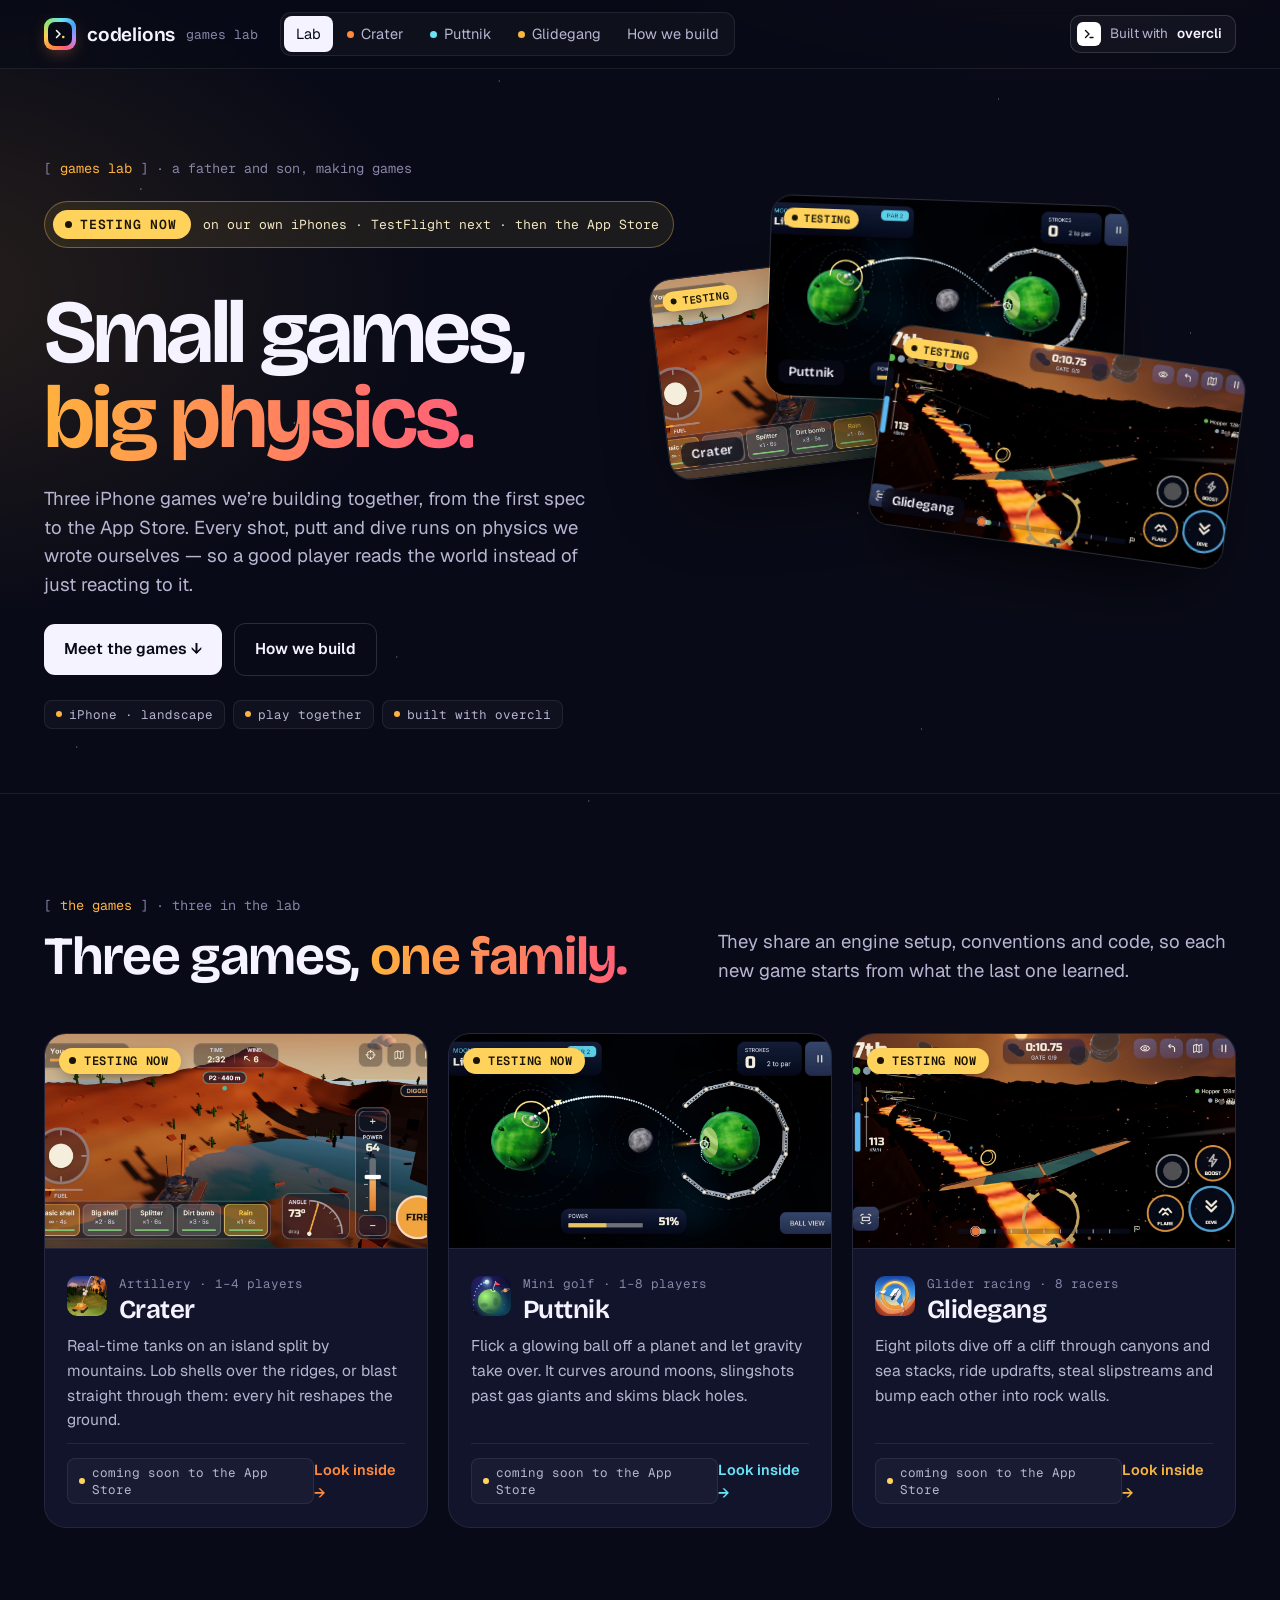
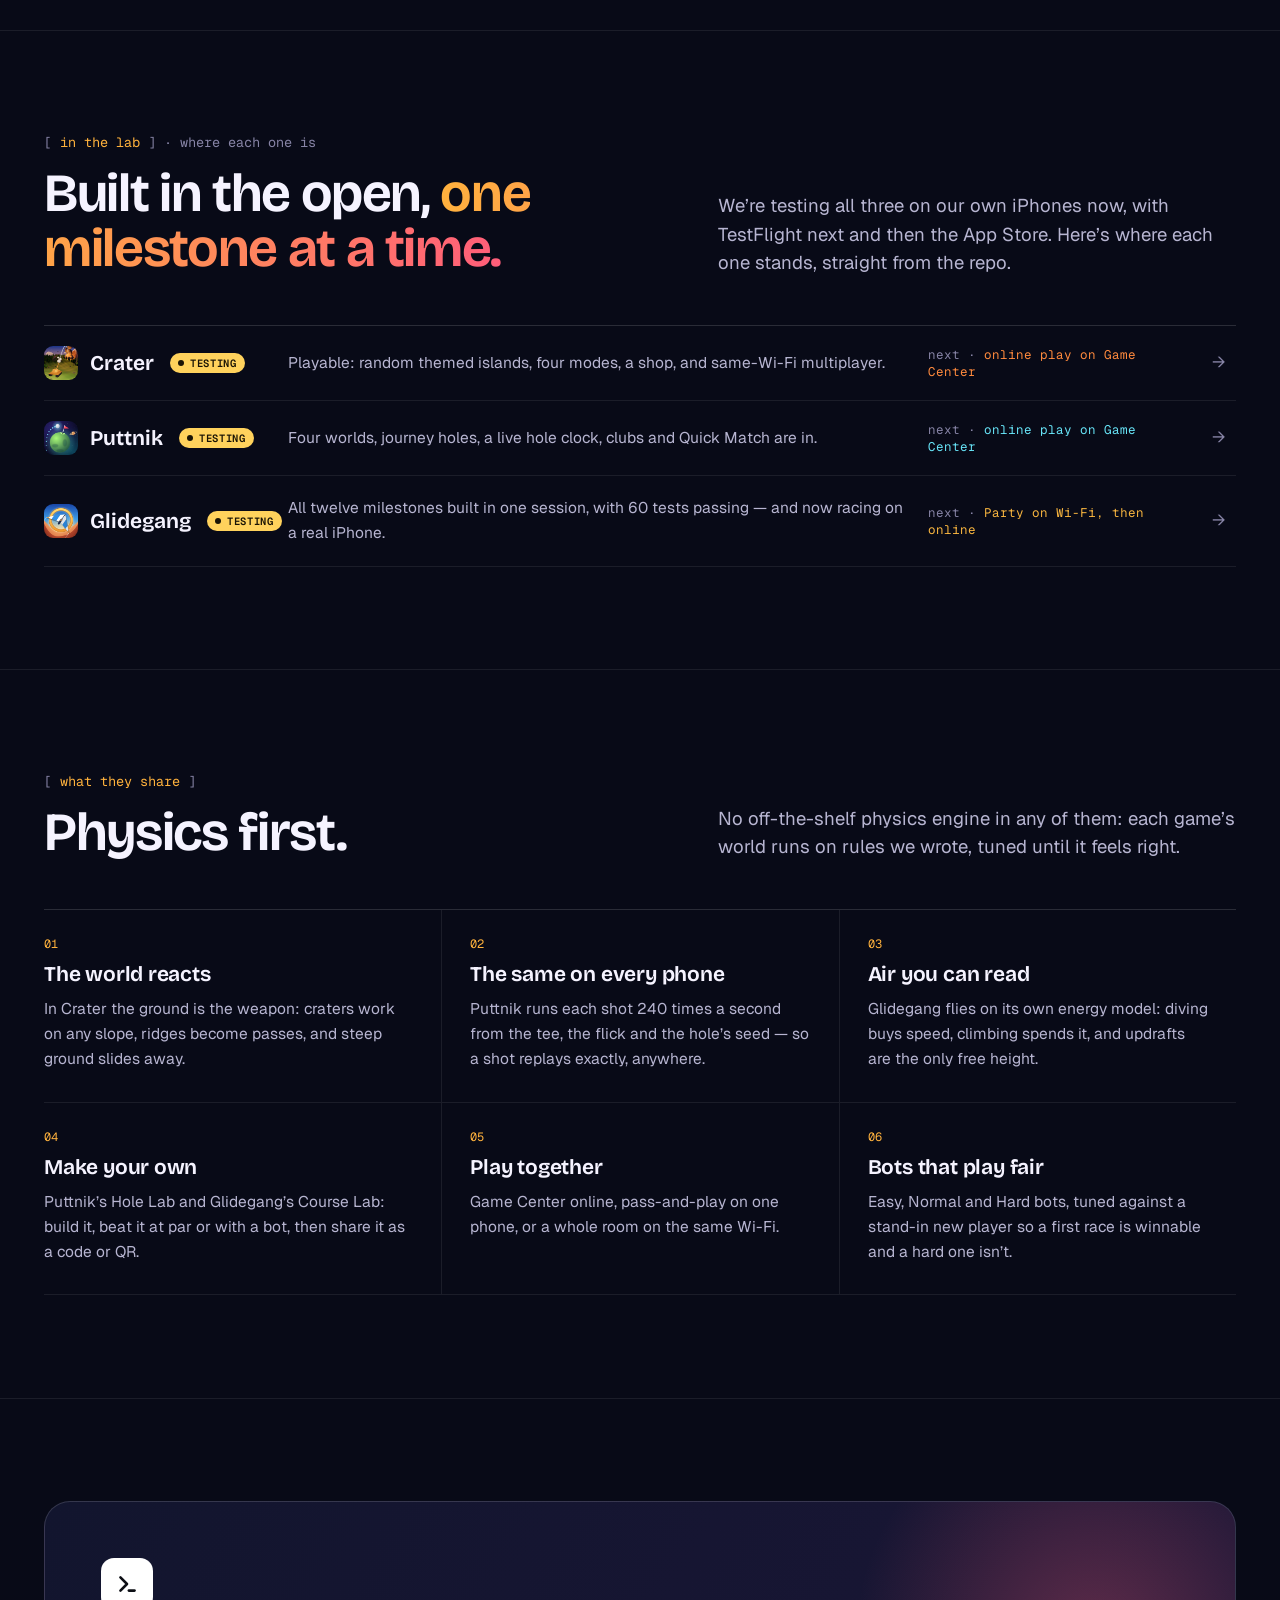
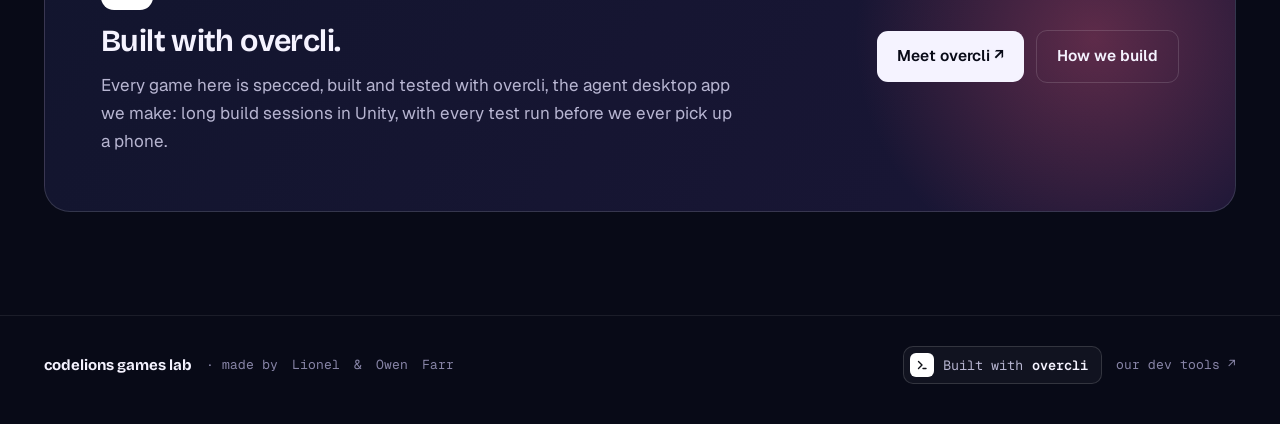
==== index.html @ c87e6513 "Games lab site: Crater, Puttnik and Glidegang" ====
<!doctype html>
<html lang="en">
<head>
  <meta charset="utf-8" />
  <meta name="viewport" content="width=device-width, initial-scale=1" />
  <title>Codelions Games Lab — small games, big physics</title>
  <meta name="description" content="Crater, Puttnik and Glidegang: three iPhone games a father and son are building. Built with overcli." />
  <meta property="og:type" content="website" />
  <meta property="og:title" content="Codelions Games Lab — small games, big physics" />
  <meta property="og:description" content="Crater, Puttnik and Glidegang: three iPhone games a father and son are building. Built with overcli." />
  <link rel="preconnect" href="https://fonts.googleapis.com" />
  <link rel="preconnect" href="https://fonts.gstatic.com" crossorigin />
  <link href="https://fonts.googleapis.com/css2?family=Bricolage+Grotesque:opsz,wght@12..96,500..800&family=Geist:wght@400;500;600;700&family=Geist+Mono:wght@400;500&display=swap" rel="stylesheet" />
  <link rel="stylesheet" href="lab.css" />
</head>
<body class="">
  <header class="nav"><div class="wrap">
    <a class="brand" href="" aria-label="codelions games lab"><span class="brand-mark"><span><svg width="16" height="16" viewBox="0 0 32 32" fill="none" stroke="#fff" stroke-width="3" stroke-linecap="round" stroke-linejoin="round" aria-hidden="true"><path d="M9 9 L16 16 L9 23"/><circle cx="22.5" cy="22" r="2.6" fill="#ffd25c" stroke="none"/></svg></span></span><b>codelions</b><i>games lab</i></a>
    <nav class="nav-links" aria-label="games"><a href="" aria-current="page">Lab</a><a href="crater/"><i class="dot" style="background:#ff8a3d"></i>Crater</a><a href="puttnik/"><i class="dot" style="background:#67e4f7"></i>Puttnik</a><a href="glidegang/"><i class="dot" style="background:#f8b53f"></i>Glidegang</a><a href="how-we-build/">How we build</a></nav>
    <span class="nav-right"><a class="built" href="https://overcodelions.com/overcli/" target="_blank" rel="noopener"><span class="mk"><svg width="16" height="16" viewBox="0 0 32 32" fill="none" stroke="#0d0f15" stroke-width="2.8" stroke-linecap="round" stroke-linejoin="round" aria-hidden="true"><path d="M9 9 L16 16 L9 23"/><path d="M18 23 H24"/></svg></span>Built with <b>overcli</b></a></span>
  </div></header>
  <main>
    <section class="hero"><div class="wrap">
      <div class="hero-copy"><p class="eyebrow">[ <b>games lab</b> ] · a father and son, making games</p>
        <p class="status"><span class="live"><i></i>Testing now</span><span>on our own iPhones · TestFlight next · then the App Store</span></p><h1>Small games,<br><em>big physics.</em></h1>
        <p class="lede">Three iPhone games we’re building together, from the first spec to the App Store. Every shot, putt and dive runs on physics we wrote ourselves — so a good player reads the world instead of just reacting to it.</p>
        <div class="btns"><a class="btn btn-ink" href="#games">Meet the games ↓</a><a class="btn btn-line" href="how-we-build/">How we build</a></div>
        <div class="chips"><span class="chip"><i></i>iPhone · landscape</span><span class="chip"><i></i>play together</span><span class="chip"><i></i>built with overcli</span></div></div>
      <div class="fan"><a class="crater" href="crater/"><span class="scene"><img class="cover still" src="assets/crater-play.jpg" alt="Crater on an iPhone: a desert island, 2:32 left, aiming a Rain shot at 73 degrees across the water" /></span><span class="tag">Crater</span><span class="live badge sm"><i></i>Testing</span></a><a class="puttnik" href="puttnik/"><span class="scene"><img class="cover still" src="assets/puttnik-play.jpg" alt="Puttnik on an iPhone: Moonfield, hole 5, Little Moon — aiming a shot around a moon to the cup" /></span><span class="tag">Puttnik</span><span class="live badge sm"><i></i>Testing</span></a><a class="glidegang" href="glidegang/"><span class="scene"><img class="cover still" src="assets/glidegang-vents.jpg" alt="Glidegang on an iPhone: Volcano Vents, gliding over a lava river toward the next gate" /></span><span class="tag">Glidegang</span><span class="live badge sm"><i></i>Testing</span></a></div>
    </div></section>
    <section class="sec" id="games"><div class="wrap">
      <div class="head"><div><p class="eyebrow">[ <b>the games</b> ] · three in the lab</p><h2>Three games, <em>one family.</em></h2></div><p class="lede">They share an engine setup, conventions and code, so each new game starts from what the last one learned.</p></div>
      <div class="games"><a class="card crater" href="crater/"><span class="pic"><span class="scene"><img class="cover still" src="assets/crater-play.jpg" alt="Crater on an iPhone: a desert island, 2:32 left, aiming a Rain shot at 73 degrees across the water" /></span><span class="live badge"><i></i>Testing now</span></span><span class="card-body"><span class="card-top"><img src="assets/crater-icon.png" alt="" /><span><span class="meta">Artillery · 1–4 players</span><h3>Crater</h3></span></span><p>Real-time tanks on an island split by mountains. Lob shells over the ridges, or blast straight through them: every hit reshapes the ground.</p><span class="card-foot"><span class="chip lab"><i></i>coming soon to the App Store</span><span class="go">Look inside →</span></span></span></a><a class="card puttnik" href="puttnik/"><span class="pic"><span class="scene"><img class="cover still" src="assets/puttnik-play.jpg" alt="Puttnik on an iPhone: Moonfield, hole 5, Little Moon — aiming a shot around a moon to the cup" /></span><span class="live badge"><i></i>Testing now</span></span><span class="card-body"><span class="card-top"><img src="assets/puttnik-icon.png" alt="" /><span><span class="meta">Mini golf · 1–8 players</span><h3>Puttnik</h3></span></span><p>Flick a glowing ball off a planet and let gravity take over. It curves around moons, slingshots past gas giants and skims black holes.</p><span class="card-foot"><span class="chip lab"><i></i>coming soon to the App Store</span><span class="go">Look inside →</span></span></span></a><a class="card glidegang" href="glidegang/"><span class="pic"><span class="scene"><img class="cover still" src="assets/glidegang-vents.jpg" alt="Glidegang on an iPhone: Volcano Vents, gliding over a lava river toward the next gate" /></span><span class="live badge"><i></i>Testing now</span></span><span class="card-body"><span class="card-top"><img src="assets/glidegang-icon.png" alt="" /><span><span class="meta">Glider racing · 8 racers</span><h3>Glidegang</h3></span></span><p>Eight pilots dive off a cliff through canyons and sea stacks, ride updrafts, steal slipstreams and bump each other into rock walls.</p><span class="card-foot"><span class="chip lab"><i></i>coming soon to the App Store</span><span class="go">Look inside →</span></span></span></a></div>
    </div></section>
    <section class="sec"><div class="wrap">
      <div class="head"><div><p class="eyebrow">[ <b>in the lab</b> ] · where each one is</p><h2>Built in the open, <em>one milestone at a time.</em></h2></div><p class="lede">We’re testing all three on our own iPhones now, with TestFlight next and then the App Store. Here’s where each one stands, straight from the repo.</p></div>
      <div class="board"><a class="crater" href="crater/"><span class="who"><img src="assets/crater-icon.png" alt="" />Crater<span class="live sm"><i></i>Testing</span></span><span class="now">Playable: random themed islands, four modes, a shop, and same-Wi-Fi multiplayer.</span><span class="next">next · <b>online play on Game Center</b></span><span class="arr">→</span></a><a class="puttnik" href="puttnik/"><span class="who"><img src="assets/puttnik-icon.png" alt="" />Puttnik<span class="live sm"><i></i>Testing</span></span><span class="now">Four worlds, journey holes, a live hole clock, clubs and Quick Match are in.</span><span class="next">next · <b>online play on Game Center</b></span><span class="arr">→</span></a><a class="glidegang" href="glidegang/"><span class="who"><img src="assets/glidegang-icon.png" alt="" />Glidegang<span class="live sm"><i></i>Testing</span></span><span class="now">All twelve milestones built in one session, with 60 tests passing — and now racing on a real iPhone.</span><span class="next">next · <b>Party on Wi-Fi, then online</b></span><span class="arr">→</span></a></div>
    </div></section>
    <section class="sec"><div class="wrap">
      <div class="head"><div><p class="eyebrow">[ <b>what they share</b> ]</p><h2>Physics first.</h2></div><p class="lede">No off-the-shelf physics engine in any of them: each game’s world runs on rules we wrote, tuned until it feels right.</p></div>
      <div class="feats"><div class="feat"><span class="n">01</span><b>The world reacts</b><p>In Crater the ground is the weapon: craters work on any slope, ridges become passes, and steep ground slides away.</p></div><div class="feat"><span class="n">02</span><b>The same on every phone</b><p>Puttnik runs each shot 240 times a second from the tee, the flick and the hole’s seed — so a shot replays exactly, anywhere.</p></div><div class="feat"><span class="n">03</span><b>Air you can read</b><p>Glidegang flies on its own energy model: diving buys speed, climbing spends it, and updrafts are the only free height.</p></div><div class="feat"><span class="n">04</span><b>Make your own</b><p>Puttnik’s Hole Lab and Glidegang’s Course Lab: build it, beat it at par or with a bot, then share it as a code or QR.</p></div><div class="feat"><span class="n">05</span><b>Play together</b><p>Game Center online, pass-and-play on one phone, or a whole room on the same Wi-Fi.</p></div><div class="feat"><span class="n">06</span><b>Bots that play fair</b><p>Easy, Normal and Hard bots, tuned against a stand-in new player so a first race is winnable and a hard one isn’t.</p></div></div>
    </div></section>
    <section class="sec"><div class="wrap">
      <div class="band"><div class="t"><span class="bmark"><svg width="30" height="30" viewBox="0 0 32 32" fill="none" stroke="#0d0f15" stroke-width="2.8" stroke-linecap="round" stroke-linejoin="round" aria-hidden="true"><path d="M9 9 L16 16 L9 23"/><path d="M18 23 H24"/></svg></span><h3>Built with overcli.</h3><p class="body" style="max-width: 640px">Every game here is specced, built and tested with overcli, the agent desktop app we make: long build sessions in Unity, with every test run before we ever pick up a phone.</p></div>
      <div class="btns"><a class="btn btn-ink" href="https://overcodelions.com/overcli/" target="_blank" rel="noopener">Meet overcli ↗</a><a class="btn btn-line" href="how-we-build/">How we build</a></div></div>
    </div></section>

  </main>
  <footer class="foot"><div class="wrap">
    <span><b style="font-family: 'Bricolage Grotesque'; font-size: 15px; color: var(--ink)">codelions games lab</b> · made by <a href="https://github.com/lionelfarr" target="_blank" rel="noopener">Lionel</a> &amp; <a href="https://github.com/owenlfarr" target="_blank" rel="noopener">Owen</a> Farr</span>
    <span><a class="built" href="https://overcodelions.com/overcli/" target="_blank" rel="noopener"><span class="mk"><svg width="16" height="16" viewBox="0 0 32 32" fill="none" stroke="#0d0f15" stroke-width="2.8" stroke-linecap="round" stroke-linejoin="round" aria-hidden="true"><path d="M9 9 L16 16 L9 23"/><path d="M18 23 H24"/></svg></span>Built with <b>overcli</b></a><a href="https://overcodelions.com/" target="_blank" rel="noopener">our dev tools ↗</a></span>
  </div></footer>
</body>
</html>
---- lab.css ----
/* ═══════════════════════════════════════════════════════════════════════
   CODELIONS GAMES LAB
   ───────────────────────────────────────────────────────────────────────
   The same type and craft as overcodelions.com — Bricolage Grotesque,
   Geist, Geist Mono, hairline rules, one column — in a different room:
   a night sky, and each game in the colours of its own art. --g is the
   game's colour and --g2 its second, set per page or per card.
   ═══════════════════════════════════════════════════════════════════════ */

:root {
  --col: 1280px;
  --gut: clamp(16px, 4vw, 44px);
  --night: #080a17;
  --night-2: #0d1024;
  --panel: #11142b;
  --panel-2: #171b38;
  --line: rgba(255, 255, 255, .08);
  --line-2: rgba(255, 255, 255, .14);
  --ink: #f5f3ff;
  --dim: #b7b5d1;
  --muted: #8784a6;
  --g: #ffb23d;
  --g2: #ff5d7a;
  color-scheme: dark;
}
.crater    { --g: #ff8a3d; --g2: #ffcf5c; }
.puttnik   { --g: #67e4f7; --g2: #8fe56e; }
.glidegang { --g: #f8b53f; --g2: #4aa3f5; }

* { box-sizing: border-box; }
html { background: var(--night); scroll-behavior: smooth; }
body {
  margin: 0; color: var(--ink); font: 400 17px/1.6 'Geist', system-ui, sans-serif; -webkit-font-smoothing: antialiased;
  background:
    radial-gradient(1100px 620px at 85% -8%, color-mix(in srgb, var(--g2) 16%, transparent), transparent 62%),
    radial-gradient(900px 560px at -8% 8%, color-mix(in srgb, var(--g) 13%, transparent), transparent 60%),
    var(--night);
}
body::before {
  content: ''; position: fixed; inset: 0; z-index: 0; pointer-events: none; opacity: .5;
  background-image:
    radial-gradient(1.2px 1.2px at 11% 21%, #fff, transparent), radial-gradient(1px 1px at 31% 73%, #fff, transparent),
    radial-gradient(1.4px 1.4px at 57% 31%, #fff, transparent), radial-gradient(1px 1px at 78% 11%, #fff, transparent),
    radial-gradient(1px 1px at 89% 61%, #fff, transparent), radial-gradient(1.2px 1.2px at 23% 47%, #fff, transparent),
    radial-gradient(1px 1px at 46% 89%, #fff, transparent), radial-gradient(1px 1px at 93% 37%, #fff, transparent),
    radial-gradient(1px 1px at 6% 83%, #fff, transparent), radial-gradient(1.2px 1.2px at 67% 57%, #fff, transparent),
    radial-gradient(1px 1px at 39% 9%, #fff, transparent), radial-gradient(1px 1px at 72% 81%, #fff, transparent);
}
header, main, footer { position: relative; z-index: 1; }
a { color: inherit; text-decoration: none; }
img { display: block; max-width: 100%; }
.wrap { width: min(var(--col), 100% - 2 * var(--gut)); margin-inline: auto; }

/* ── type ── */
.eyebrow { margin: 0; font: 400 13.5px 'Geist Mono', monospace; color: var(--muted); }
.eyebrow b { font-weight: 400; color: var(--g); }
h1, h2, h3 { margin: 0; font-family: 'Bricolage Grotesque', sans-serif; font-weight: 650; color: var(--ink); text-wrap: balance; }
h1 { font-size: clamp(48px, 7vw, 96px); line-height: .95; letter-spacing: -.035em; }
h2 { font-size: clamp(34px, 4.2vw, 56px); line-height: 1.02; letter-spacing: -.025em; }
h3 { font-size: clamp(24px, 2.4vw, 32px); line-height: 1.08; letter-spacing: -.02em; }
h1 em, h2 em { font-style: normal; background: linear-gradient(95deg, var(--g), var(--g2)); -webkit-background-clip: text; background-clip: text; color: transparent; }
.lede { margin: 0; font-size: clamp(17.5px, 1.45vw, 20px); line-height: 1.55; color: var(--dim); max-width: 620px; }
.body { margin: 0; font-size: 17px; line-height: 1.65; color: var(--dim); }
.meta { margin: 0; font: 400 12.5px 'Geist Mono', monospace; color: var(--muted); }

/* ── nav ── */
.nav { border-bottom: 1px solid var(--line); backdrop-filter: blur(8px); background: rgba(8, 10, 23, .6); position: sticky; top: 0; z-index: 10; }
.nav .wrap { display: flex; align-items: center; gap: 22px; min-height: 68px; flex-wrap: wrap; }
.brand { display: flex; align-items: center; gap: 11px; }
.brand-mark { width: 32px; height: 32px; border-radius: 9px; display: grid; place-items: center; background: conic-gradient(from 210deg, #ff8a3d, #ffcf5c, #8fe56e, #67e4f7, #4aa3f5, #b48cff, #ff5d7a, #ff8a3d); box-shadow: 0 6px 20px -8px rgba(255, 140, 90, .8); }
.brand-mark span { width: 24px; height: 24px; border-radius: 7px; background: var(--night); display: grid; place-items: center; }
.brand b { font: 650 19px 'Bricolage Grotesque', sans-serif; letter-spacing: -.01em; }
.brand i { font: 400 13px 'Geist Mono', monospace; font-style: normal; color: var(--muted); }
.nav-links { display: flex; gap: 2px; padding: 3px; border-radius: 11px; border: 1px solid var(--line); background: rgba(255, 255, 255, .03); font-size: 14.5px; }
.nav-links a { display: inline-flex; align-items: center; gap: 7px; padding: 6px 12px; border-radius: 8px; color: var(--dim); }
.nav-links a:hover { background: rgba(255, 255, 255, .06); color: var(--ink); }
.nav-links a[aria-current="page"] { background: var(--ink); color: var(--night); }
.nav-links .dot { width: 7px; height: 7px; border-radius: 50%; }
.nav-right { margin-left: auto; }

/* ── built with overcli ── */
.built { display: inline-flex; align-items: center; gap: 9px; padding: 6px 13px 6px 6px; border-radius: 10px; border: 1px solid var(--line-2); background: rgba(255, 255, 255, .04); font-size: 13.5px; color: var(--dim); transition: border-color .2s, color .2s; }
.built:hover { border-color: rgba(255, 255, 255, .35); color: var(--ink); }
.built .mk { width: 24px; height: 24px; border-radius: 6px; background: #fff; display: grid; place-items: center; }
.built b { font-weight: 600; color: var(--ink); }

/* ── hero ── */
.hero { padding: clamp(48px, 7vw, 96px) 0 clamp(40px, 5vw, 72px); }
.hero .wrap { display: grid; grid-template-columns: minmax(0, 1fr) minmax(0, 1.05fr); gap: clamp(32px, 5vw, 72px); align-items: center; }
.hero-copy { display: flex; flex-direction: column; gap: 24px; }
.btns { display: flex; gap: 12px; flex-wrap: wrap; align-items: center; }
.btn { display: inline-flex; align-items: center; gap: 8px; padding: 13px 20px; border-radius: 11px; font-weight: 600; font-size: 15.5px; transition: transform .2s, background .2s, border-color .2s; }
.btn:hover { transform: translateY(-1px); }
.btn-ink { background: var(--ink); color: var(--night); }
.btn-line { border: 1px solid var(--line-2); color: var(--ink); }
.btn-line:hover { border-color: rgba(255, 255, 255, .4); }
.chips { display: flex; gap: 8px; flex-wrap: wrap; }
.chip { display: inline-flex; align-items: center; gap: 7px; padding: 5px 11px; border-radius: 8px; border: 1px solid var(--line); background: rgba(255, 255, 255, .03); font: 400 12.5px 'Geist Mono', monospace; color: var(--dim); }
.chip i { width: 6px; height: 6px; border-radius: 50%; background: var(--g); }
.chip.lab i { background: #ffd25c; box-shadow: 0 0 0 0 rgba(255, 210, 92, .6); animation: ping 2.2s ease-out infinite; }
@keyframes ping { 0% { box-shadow: 0 0 0 0 rgba(255, 210, 92, .55); } 100% { box-shadow: 0 0 0 9px rgba(255, 210, 92, 0); } }

/* the home hero: three game tiles, fanned */
.fan { position: relative; height: clamp(360px, 38vw, 520px); }
.fan a { position: absolute; width: 62%; border-radius: 22px; overflow: hidden; border: 1px solid var(--line-2); box-shadow: 0 40px 80px -30px rgba(0, 0, 0, .9); transition: transform .45s cubic-bezier(.2, .8, .2, 1), z-index 0s; }
.fan a:nth-child(1) { left: 0; top: 12%; transform: rotate(-7deg); z-index: 1; }
.fan a:nth-child(2) { left: 19%; top: 0; transform: rotate(2deg); z-index: 2; }
.fan a:nth-child(3) { right: 0; top: 30%; transform: rotate(8deg); z-index: 3; }
.fan a:hover { transform: rotate(0) translateY(-12px) scale(1.03); z-index: 5; }
.fan .tag { position: absolute; left: 12px; bottom: 12px; padding: 4px 10px; border-radius: 8px; background: rgba(8, 10, 23, .75); backdrop-filter: blur(6px); font: 600 13px 'Bricolage Grotesque', sans-serif; letter-spacing: .01em; }

/* ── scenes (live art) ── */
.scene { position: relative; aspect-ratio: 16 / 9; overflow: hidden; display: block; }
.scene svg { position: absolute; inset: 0; width: 100%; height: 100%; }
.scene img.cover { width: 100%; height: 100%; object-fit: cover; animation: drift 18s ease-in-out infinite alternate; }
@keyframes drift { from { transform: scale(1.02) translate(0, 0); } to { transform: scale(1.1) translate(-2%, -1%); } }
.scene img.cover.still { animation: none; }
/* puttnik: the ball rides its path */
.p-ball { offset-path: path('M 92 250 C 150 70, 330 40, 360 150 S 520 250, 548 196'); animation: putt 5.2s cubic-bezier(.45, .05, .35, 1) infinite; }
@keyframes putt { 0% { offset-distance: 0%; opacity: 0; } 6% { opacity: 1; } 82% { offset-distance: 100%; opacity: 1; } 92%, 100% { offset-distance: 100%; opacity: 0; } }
.p-trail { stroke-dasharray: 2 10; animation: dash 1.2s linear infinite; }
@keyframes dash { to { stroke-dashoffset: -24; } }
.p-glow { animation: glow 3.6s ease-in-out infinite; transform-origin: center; transform-box: fill-box; }
@keyframes glow { 50% { opacity: .45; transform: scale(1.08); } }
.p-flag { animation: flag 1.6s ease-in-out infinite; transform-origin: 0 100%; transform-box: fill-box; }
@keyframes flag { 50% { transform: skewY(-6deg); } }
/* glidegang: the glider threads the rings, the canyon scrolls */
.g-glider { offset-path: path('M -40 120 C 120 60, 220 220, 330 170 S 520 70, 700 140'); offset-rotate: auto; animation: glide 4.6s linear infinite; }
@keyframes glide { from { offset-distance: 0%; } to { offset-distance: 100%; } }
.g-far { animation: scroll 40s linear infinite; }
.g-near { animation: scroll 16s linear infinite; }
@keyframes scroll { from { transform: translateX(0); } to { transform: translateX(-640px); } }
.g-ring { animation: ringpulse 2.4s ease-in-out infinite; transform-origin: center; transform-box: fill-box; }
@keyframes ringpulse { 50% { transform: scale(1.06); opacity: .85; } }
.g-streak { stroke-dasharray: 30 260; animation: streak 1.4s linear infinite; }
@keyframes streak { from { stroke-dashoffset: 0; } to { stroke-dashoffset: -290; } }
.g-thermal { animation: rise 2.8s ease-in-out infinite; }
@keyframes rise { 0% { transform: translateY(16px); opacity: 0; } 40% { opacity: .55; } 100% { transform: translateY(-36px); opacity: 0; } }
@media (prefers-reduced-motion: reduce) {
  .scene img.cover, .p-ball, .p-trail, .p-glow, .p-flag, .g-glider, .g-far, .g-near, .g-ring, .g-streak, .g-thermal, .chip.lab i { animation: none; }
  .p-ball { offset-distance: 55%; } .g-glider { offset-distance: 45%; }
}

/* ── a landscape phone around a scene ── */
.phone { position: relative; padding: clamp(8px, 1vw, 13px); border-radius: clamp(28px, 3vw, 44px); background: linear-gradient(145deg, #2a2d3f, #0c0d14 40%, #1d1f2c); box-shadow: 0 0 0 1px rgba(255, 255, 255, .08) inset, 0 50px 100px -40px rgba(0, 0, 0, .95), 0 0 120px -40px color-mix(in srgb, var(--g) 50%, transparent); }
.phone .scene { border-radius: clamp(20px, 2.2vw, 32px); aspect-ratio: 19.5 / 9; }
.phone::after { content: ''; position: absolute; left: clamp(14px, 1.6vw, 20px); top: 50%; width: 6px; height: 22%; transform: translateY(-50%); border-radius: 4px; background: #05060b; }
.shot-note { margin-top: 14px; text-align: center; }

/* ── sections ── */
.sec { padding: clamp(64px, 8vw, 112px) 0; border-top: 1px solid var(--line); }
.head { display: grid; grid-template-columns: minmax(0, 1fr) minmax(0, .85fr); gap: 16px clamp(24px, 5vw, 72px); align-items: end; margin-bottom: clamp(32px, 4vw, 48px); }
.head > div { display: flex; flex-direction: column; gap: 16px; }

/* game cards */
.games { display: grid; grid-template-columns: repeat(3, minmax(0, 1fr)); gap: 20px; }
.card { display: flex; flex-direction: column; border-radius: 22px; overflow: hidden; background: var(--panel); border: 1px solid var(--line); transition: transform .3s cubic-bezier(.2, .8, .2, 1), border-color .3s, box-shadow .3s; }
.card:hover { transform: translateY(-6px); border-color: color-mix(in srgb, var(--g) 55%, transparent); box-shadow: 0 40px 70px -40px color-mix(in srgb, var(--g) 60%, transparent); }
.card .scene { border-bottom: 1px solid var(--line); }
.card-body { display: flex; flex-direction: column; gap: 10px; padding: 20px 22px 22px; flex: 1; }
.card-top { display: flex; align-items: center; gap: 12px; }
.card-top img { width: 40px; height: 40px; border-radius: 10px; }
.card-top .ph { width: 40px; height: 40px; border-radius: 10px; background: linear-gradient(135deg, var(--g), var(--g2)); }
.card h3 { font-size: 26px; }
.card p { margin: 0; font-size: 15.5px; color: var(--dim); }
.card-foot { margin-top: auto; padding-top: 14px; border-top: 1px solid var(--line); display: flex; justify-content: space-between; align-items: center; }
.card-foot .go { font-weight: 600; font-size: 14.5px; color: var(--g); }

/* "in the lab now" board */
.board { border-top: 1px solid var(--line-2); }
.board a { display: grid; grid-template-columns: 220px minmax(0, 1fr) 260px 24px; gap: 24px; align-items: center; padding: 20px 0; border-bottom: 1px solid var(--line); transition: background .2s; }
.board a:hover { background: rgba(255, 255, 255, .02); }
.board .who { display: flex; align-items: center; gap: 12px; font: 650 21px 'Bricolage Grotesque', sans-serif; }
.board .who img, .board .who .ph { width: 34px; height: 34px; border-radius: 9px; }
.board .who .ph { background: linear-gradient(135deg, var(--g), var(--g2)); }
.board .now { color: var(--dim); font-size: 15.5px; }
.board .next { font: 400 12.5px 'Geist Mono', monospace; color: var(--muted); }
.board .next b { font-weight: 400; color: var(--g); }
.board .arr { color: var(--muted); }
.board a:hover .arr { color: var(--g); }

/* stat strip */
.strip { display: grid; grid-template-columns: repeat(4, minmax(0, 1fr)); border-top: 1px solid var(--line-2); border-bottom: 1px solid var(--line); }
.strip > div { padding: 26px 0 26px 28px; border-left: 1px solid var(--line); }
.strip > div:first-child { padding-left: 0; border-left: 0; }
.strip b { display: block; font: 650 44px/1.05 'Bricolage Grotesque', sans-serif; letter-spacing: -.02em; background: linear-gradient(95deg, var(--g), var(--g2)); -webkit-background-clip: text; background-clip: text; color: transparent; }
.strip p { margin: 4px 0 0; font-size: 14.5px; color: var(--dim); }

/* feature grid */
.feats { display: grid; grid-template-columns: repeat(3, minmax(0, 1fr)); gap: 0; border-top: 1px solid var(--line-2); }
.feat { padding: 26px 28px 30px 0; border-bottom: 1px solid var(--line); display: flex; flex-direction: column; gap: 10px; }
.feat:nth-child(3n+2), .feat:nth-child(3n) { padding-left: 28px; border-left: 1px solid var(--line); }
.feat .n { font: 400 12px 'Geist Mono', monospace; color: var(--g); }
.feat b { font: 650 21px/1.2 'Bricolage Grotesque', sans-serif; letter-spacing: -.01em; }
.feat p { margin: 0; color: var(--dim); font-size: 15.5px; line-height: 1.6; }

/* rows (two columns: text + list) */
.row { display: grid; grid-template-columns: minmax(0, .8fr) minmax(0, 1fr); gap: clamp(32px, 6vw, 88px); align-items: start; }
.row > div:first-child { display: flex; flex-direction: column; gap: 16px; position: sticky; top: 96px; }
.list { border-top: 1px solid var(--line-2); }
.list div { display: grid; grid-template-columns: 210px minmax(0, 1fr); gap: 18px; padding: 15px 0; border-bottom: 1px solid var(--line); font-size: 15.5px; }
.list b { font-weight: 600; color: var(--ink); }
.list span { color: var(--dim); }
.list i { font-style: normal; font-family: 'Geist Mono', monospace; font-size: 12px; color: var(--g); margin-right: 8px; }

/* gallery (crater) */
.gallery { display: grid; grid-template-columns: 1.6fr 1fr; gap: 14px; }
.gallery figure { margin: 0; position: relative; border-radius: 18px; overflow: hidden; border: 1px solid var(--line); }
.gallery img { width: 100%; height: 100%; object-fit: cover; transition: transform .6s; }
.gallery figure:hover img { transform: scale(1.04); }
.gallery .col { display: grid; gap: 14px; }
.gallery figcaption { position: absolute; left: 12px; bottom: 12px; padding: 3px 9px; border-radius: 7px; background: rgba(8, 10, 23, .75); font: 400 12px 'Geist Mono', monospace; color: var(--dim); }

/* real screenshots: never cropped, caption underneath */
.shots { display: grid; grid-template-columns: repeat(2, minmax(0, 1fr)); gap: 18px; }
.shots figure { margin: 0; display: flex; flex-direction: column; gap: 10px; }
.shots img { width: 100%; aspect-ratio: 2622 / 1206; object-fit: cover; border-radius: 18px; border: 1px solid var(--line); box-shadow: 0 30px 60px -36px rgba(0, 0, 0, .9); }
.shots figcaption { font: 400 12.5px 'Geist Mono', monospace; color: var(--muted); }
@media (max-width: 720px) { .shots { grid-template-columns: minmax(0, 1fr); } }

/* lab notes */
.notes { display: grid; grid-template-columns: repeat(3, minmax(0, 1fr)); gap: 14px; }
.note { padding: 22px; border-radius: 18px; background: var(--panel); border: 1px solid var(--line); display: flex; flex-direction: column; gap: 10px; }
.note .meta { color: var(--g); }
.note p { margin: 0; color: var(--dim); font-size: 15.5px; }
.note p b { color: var(--ink); font-weight: 600; }

/* the overcli band */
.band { position: relative; overflow: hidden; display: grid; grid-template-columns: minmax(0, 1fr) auto; gap: 32px; align-items: center; padding: clamp(32px, 4.5vw, 56px); border-radius: 26px; background: linear-gradient(120deg, #12152e, #1a1636); border: 1px solid var(--line-2); }
.band::before { content: ''; position: absolute; inset: -40% -10% auto auto; width: 520px; height: 520px; border-radius: 50%; background: radial-gradient(circle, color-mix(in srgb, var(--g2) 30%, transparent), transparent 65%); pointer-events: none; }
.band > * { position: relative; }
.band .t { display: flex; flex-direction: column; gap: 14px; }
.band .bmark { width: 52px; height: 52px; border-radius: 13px; background: #fff; display: grid; place-items: center; }

/* footer */
.foot { border-top: 1px solid var(--line); }
.foot .wrap { display: flex; justify-content: space-between; align-items: center; gap: 14px 28px; flex-wrap: wrap; padding-block: 30px 40px; font: 400 13px 'Geist Mono', monospace; color: var(--muted); }
.foot a:hover { color: var(--ink); }
.foot span { display: inline-flex; gap: 14px; align-items: center; flex-wrap: wrap; }

/* ── narrower screens ── */
@media (max-width: 1040px) {
  .hero .wrap, .row, .head, .band { grid-template-columns: minmax(0, 1fr); }
  .row > div:first-child { position: static; }
  .games, .notes { grid-template-columns: 1fr 1fr; }
  .board a { grid-template-columns: 180px minmax(0, 1fr) 24px; }
  .board .next { display: none; }
  .fan { max-width: 640px; }
}
@media (max-width: 720px) {
  .games, .notes, .feats { grid-template-columns: minmax(0, 1fr); }
  .feat, .feat:nth-child(3n+2), .feat:nth-child(3n) { padding: 22px 0; border-left: 0; }
  .strip { grid-template-columns: 1fr 1fr; }
  .strip > div:nth-child(3) { padding-left: 0; border-left: 0; }
  .strip > div:nth-child(n+3) { border-top: 1px solid var(--line); }
  .list div { grid-template-columns: minmax(0, 1fr); gap: 2px; }
  .gallery { grid-template-columns: minmax(0, 1fr); }
  .board a { grid-template-columns: minmax(0, 1fr) 24px; }
  .board .now { grid-column: 1 / -1; grid-row: 2; }
  .nav-right { display: none; }
  .nav-links { width: 100%; overflow-x: auto; }
}

/* ── testing status ─────────────────────────────────────────────── */
.live { display: inline-flex; align-items: center; gap: 8px; padding: 5px 12px 5px 10px; border-radius: 999px; background: #ffd25c; color: #1a1405; font: 600 12px 'Geist Mono', monospace; letter-spacing: .06em; text-transform: uppercase; white-space: nowrap; }
.live i { width: 7px; height: 7px; border-radius: 50%; background: #1a1405; animation: blink 1.6s ease-in-out infinite; }
.live.sm { padding: 3px 9px 3px 8px; font-size: 10.5px; gap: 6px; }
.live.sm i { width: 6px; height: 6px; }
@keyframes blink { 50% { opacity: .25; } }
.testbar { background: linear-gradient(90deg, rgba(255, 210, 92, .14), rgba(255, 210, 92, .05)); border-bottom: 1px solid rgba(255, 210, 92, .28); }
.testbar .wrap { display: flex; align-items: center; gap: 14px; padding-block: 10px; font-size: 14px; color: #f3e6c2; }
.status { display: flex; align-items: center; flex-wrap: nowrap; white-space: nowrap; gap: 10px 12px; margin: 0 0 18px; padding: 8px 14px 8px 8px; width: fit-content; border-radius: 999px; border: 1px solid rgba(255, 210, 92, .35); background: rgba(255, 210, 92, .08); font: 400 13px 'Geist Mono', monospace; color: #f3e6c2; }
.status .live { font-size: 13px; padding: 6px 14px 6px 12px; }
.card .pic { position: relative; display: block; }
.card .pic .scene { border-bottom: 1px solid var(--line); }
.badge { position: absolute; top: 14px; left: 14px; z-index: 2; box-shadow: 0 6px 18px -6px rgba(0, 0, 0, .7); }
.fan .badge { top: 12px; left: 12px; }
.board .who .live { margin-left: 4px; }
@media (max-width: 720px) {
  .testbar .wrap { flex-direction: column; align-items: flex-start; gap: 6px; font-size: 13px; }
  .status { border-radius: 16px; flex-wrap: wrap; white-space: normal; }
}
@media (prefers-reduced-motion: reduce) { .live i { animation: none; } }
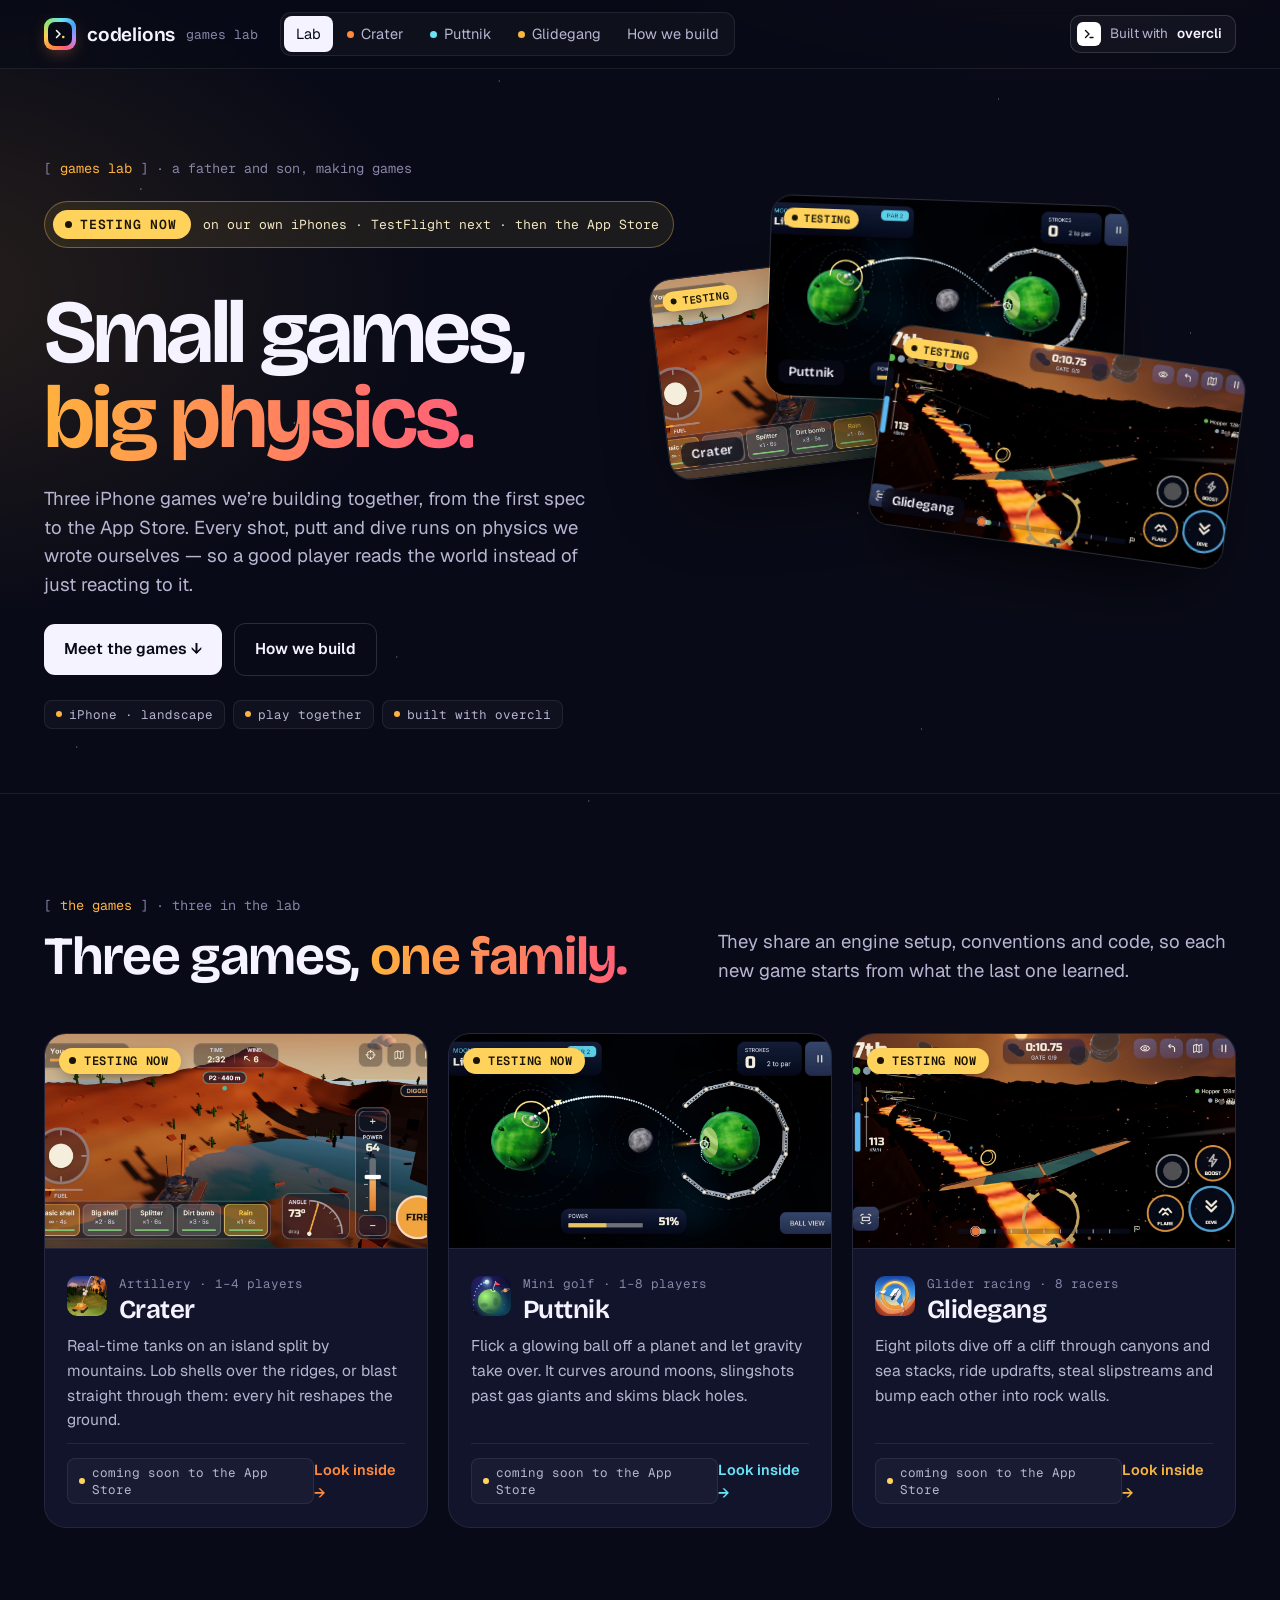
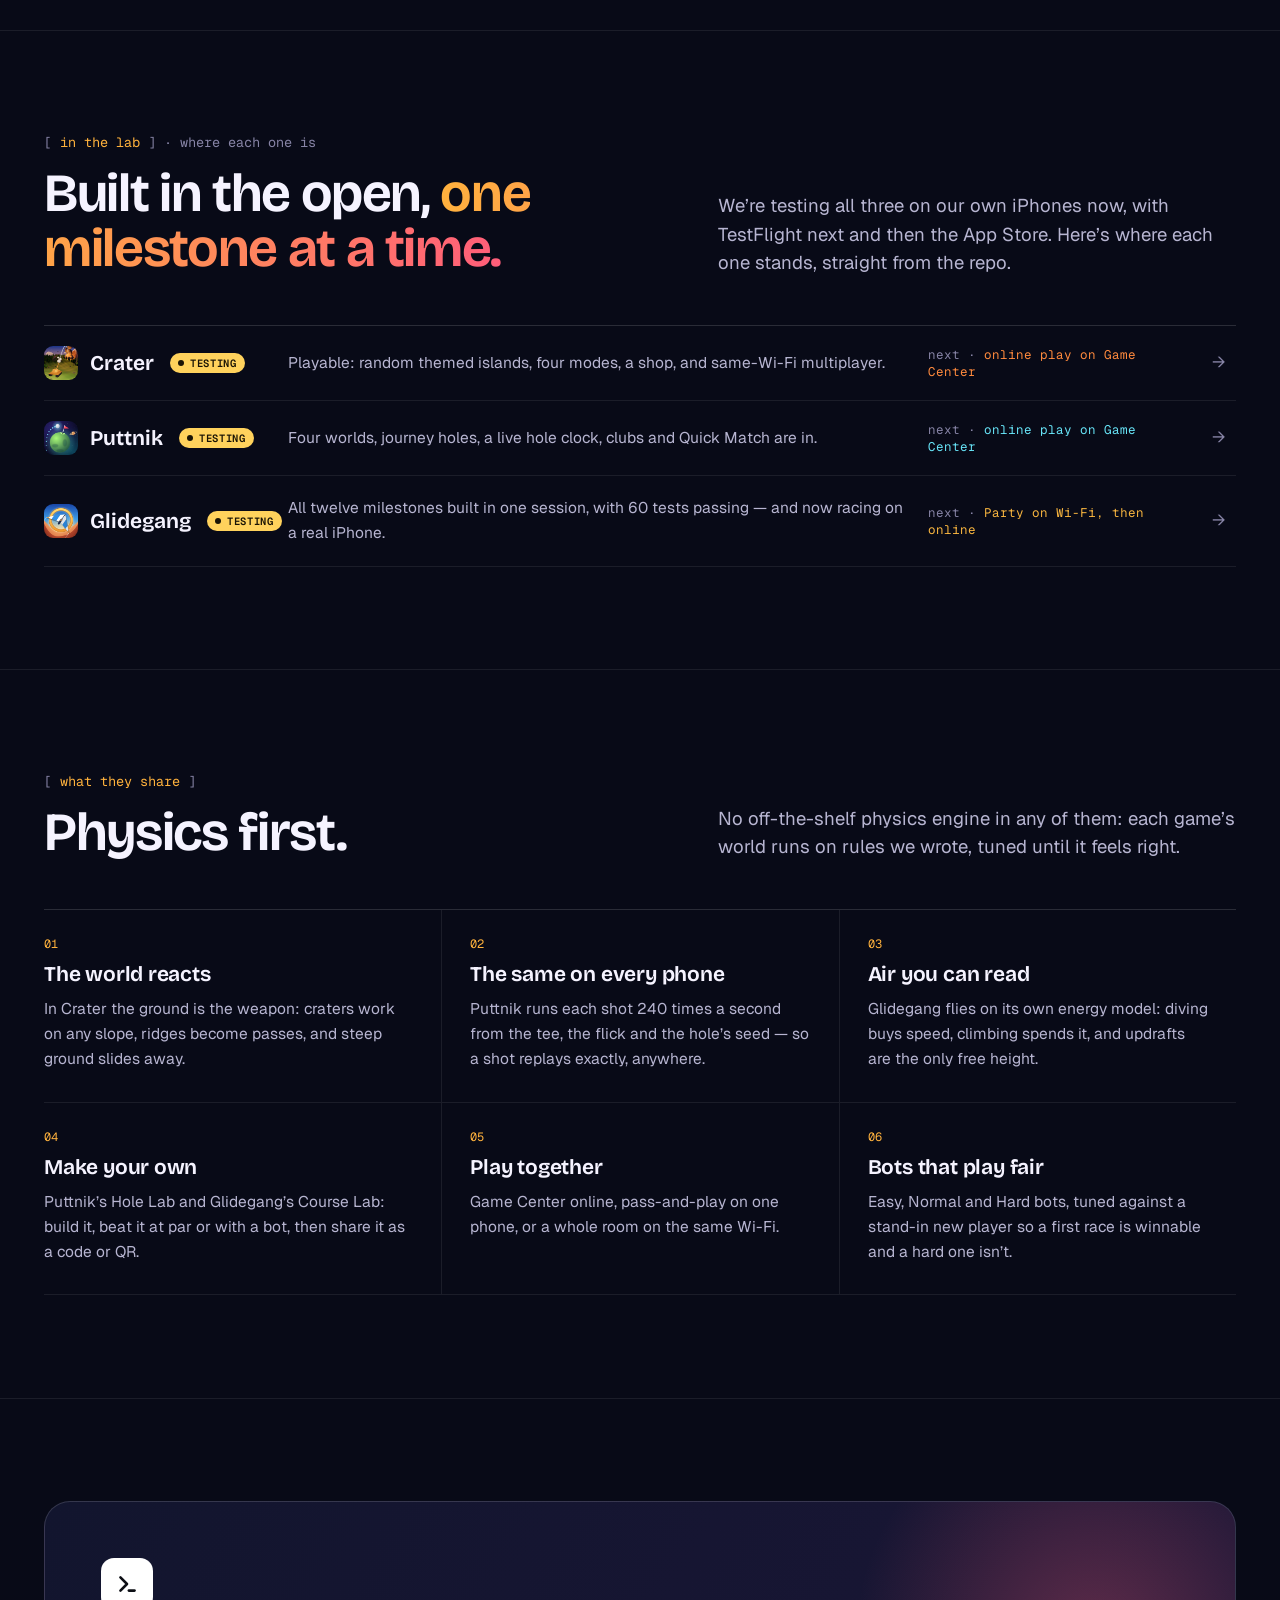
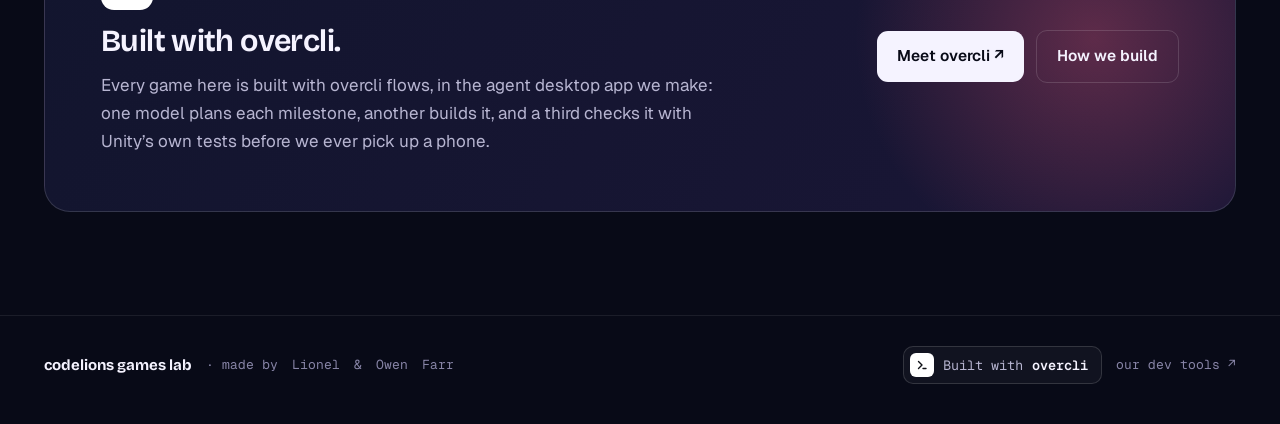
==== commit 08a01b8b: "How we build: the overcli flow the games are built with A flow map of the six steps and their models" ====
--- a/index.html
+++ b/index.html
@@ -41,7 +41,7 @@
       <div class="feats"><div class="feat"><span class="n">01</span><b>The world reacts</b><p>In Crater the ground is the weapon: craters work on any slope, ridges become passes, and steep ground slides away.</p></div><div class="feat"><span class="n">02</span><b>The same on every phone</b><p>Puttnik runs each shot 240 times a second from the tee, the flick and the hole’s seed — so a shot replays exactly, anywhere.</p></div><div class="feat"><span class="n">03</span><b>Air you can read</b><p>Glidegang flies on its own energy model: diving buys speed, climbing spends it, and updrafts are the only free height.</p></div><div class="feat"><span class="n">04</span><b>Make your own</b><p>Puttnik’s Hole Lab and Glidegang’s Course Lab: build it, beat it at par or with a bot, then share it as a code or QR.</p></div><div class="feat"><span class="n">05</span><b>Play together</b><p>Game Center online, pass-and-play on one phone, or a whole room on the same Wi-Fi.</p></div><div class="feat"><span class="n">06</span><b>Bots that play fair</b><p>Easy, Normal and Hard bots, tuned against a stand-in new player so a first race is winnable and a hard one isn’t.</p></div></div>
     </div></section>
     <section class="sec"><div class="wrap">
-      <div class="band"><div class="t"><span class="bmark"><svg width="30" height="30" viewBox="0 0 32 32" fill="none" stroke="#0d0f15" stroke-width="2.8" stroke-linecap="round" stroke-linejoin="round" aria-hidden="true"><path d="M9 9 L16 16 L9 23"/><path d="M18 23 H24"/></svg></span><h3>Built with overcli.</h3><p class="body" style="max-width: 640px">Every game here is specced, built and tested with overcli, the agent desktop app we make: long build sessions in Unity, with every test run before we ever pick up a phone.</p></div>
+      <div class="band"><div class="t"><span class="bmark"><svg width="30" height="30" viewBox="0 0 32 32" fill="none" stroke="#0d0f15" stroke-width="2.8" stroke-linecap="round" stroke-linejoin="round" aria-hidden="true"><path d="M9 9 L16 16 L9 23"/><path d="M18 23 H24"/></svg></span><h3>Built with overcli.</h3><p class="body" style="max-width: 640px">Every game here is built with overcli flows, in the agent desktop app we make: one model plans each milestone, another builds it, and a third checks it with Unity’s own tests before we ever pick up a phone.</p></div>
       <div class="btns"><a class="btn btn-ink" href="https://overcodelions.com/overcli/" target="_blank" rel="noopener">Meet overcli ↗</a><a class="btn btn-line" href="how-we-build/">How we build</a></div></div>
     </div></section>
 
--- a/lab.css
+++ b/lab.css
@@ -281,3 +281,28 @@
   .status { border-radius: 16px; flex-wrap: wrap; white-space: normal; }
 }
 @media (prefers-reduced-motion: reduce) { .live i { animation: none; } }
+
+/* ── the flow map ───────────────────────────────────────────────── */
+.flowmap { list-style: none; margin: 0; padding: 0; display: grid; grid-template-columns: repeat(7, minmax(0, 1fr)); gap: 10px; counter-reset: f; }
+.fstep { position: relative; display: flex; flex-direction: column; gap: 6px; padding: 16px 14px 14px; border-radius: 16px; background: var(--panel); border: 1px solid var(--line); }
+.fstep:not(:last-child)::after { content: ''; position: absolute; top: 28px; right: -11px; width: 12px; height: 2px; background: rgba(255, 255, 255, .22); }
+.fstep .fn { font: 500 11px 'Geist Mono', monospace; color: #ffd25c; letter-spacing: .08em; }
+.fstep b { font: 700 20px 'Bricolage Grotesque', sans-serif; letter-spacing: -.01em; }
+.fstep .who { font: 400 11px 'Geist Mono', monospace; color: var(--dim); }
+.fstep p { margin: 2px 0 0; font-size: 13.5px; line-height: 1.45; color: var(--dim); flex: 1; }
+.fstep code { font: 400 11.5px 'Geist Mono', monospace; color: #b9f0c4; }
+.fstep.gate { border-color: rgba(255, 210, 92, .45); }
+.fgate { align-self: flex-start; margin-top: 2px; padding: 2px 8px; border-radius: 999px; background: rgba(255, 210, 92, .14); color: #ffd25c; font: 500 10.5px 'Geist Mono', monospace; }
+.fstep.fix { border-style: dashed; }
+.fstep.you { background: linear-gradient(160deg, rgba(255, 210, 92, .16), rgba(255, 138, 61, .08)); border-color: rgba(255, 210, 92, .4); }
+.fstep.you .fn { color: var(--ink); }
+.flowfoot { display: flex; justify-content: space-between; align-items: center; gap: 20px; margin-top: 18px; }
+.flowfoot .meta { margin: 0; max-width: 760px; }
+.runs { list-style: none; margin: 28px 0 0; padding: 0; display: grid; grid-template-columns: repeat(3, minmax(0, 1fr)); gap: 12px; }
+.runs li { display: flex; gap: 12px; align-items: flex-start; padding: 14px 16px; border-radius: 14px; border: 1px solid var(--line); background: rgba(255, 255, 255, .02); }
+.runs img { width: 36px; height: 36px; border-radius: 9px; }
+.runs li > span { display: flex; flex-direction: column; gap: 4px; font-size: 13.5px; color: var(--dim); }
+.runs b { color: var(--ink); font-size: 15.5px; }
+.runs code { font: 400 11.5px 'Geist Mono', monospace; color: var(--g); }
+@media (max-width: 1040px) { .flowmap { grid-template-columns: repeat(4, minmax(0, 1fr)); } .fstep::after { display: none; } .runs { grid-template-columns: 1fr; } }
+@media (max-width: 720px) { .flowmap { grid-template-columns: 1fr 1fr; } .flowfoot { flex-direction: column; align-items: flex-start; } }
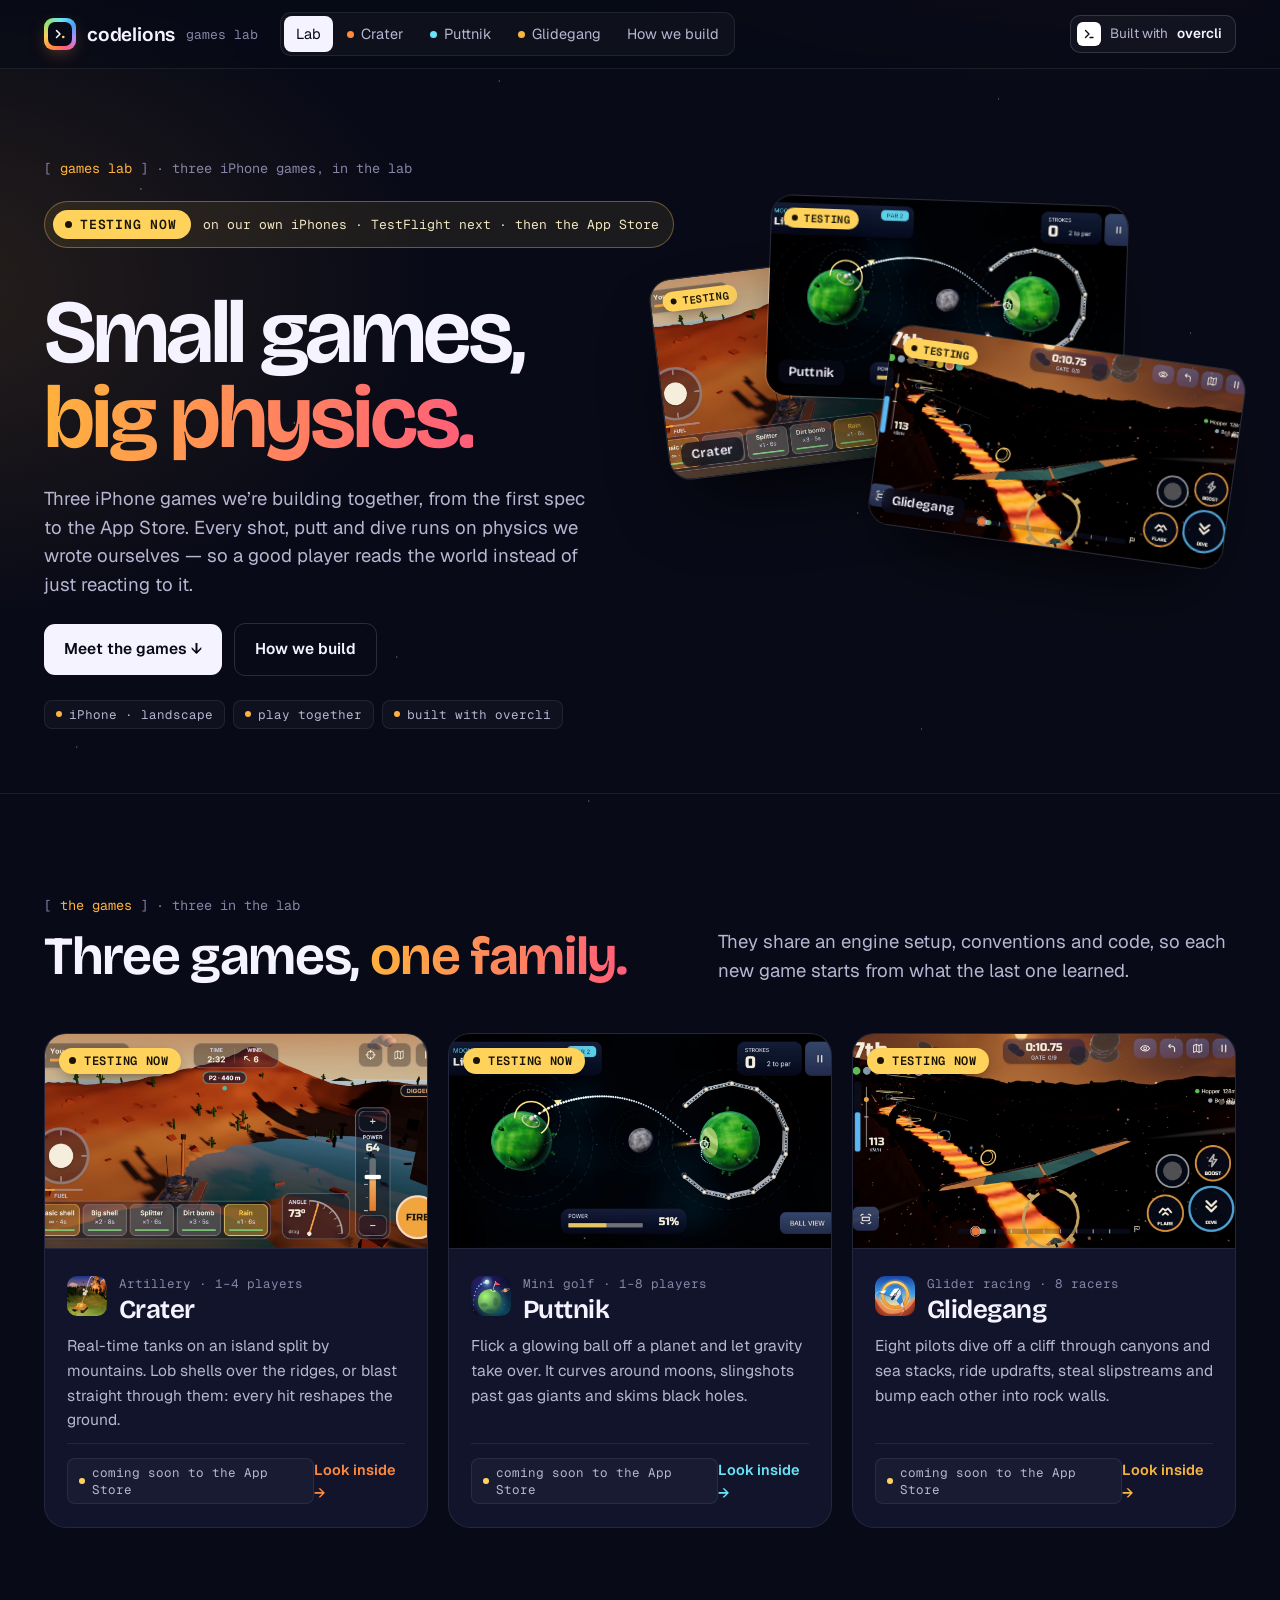
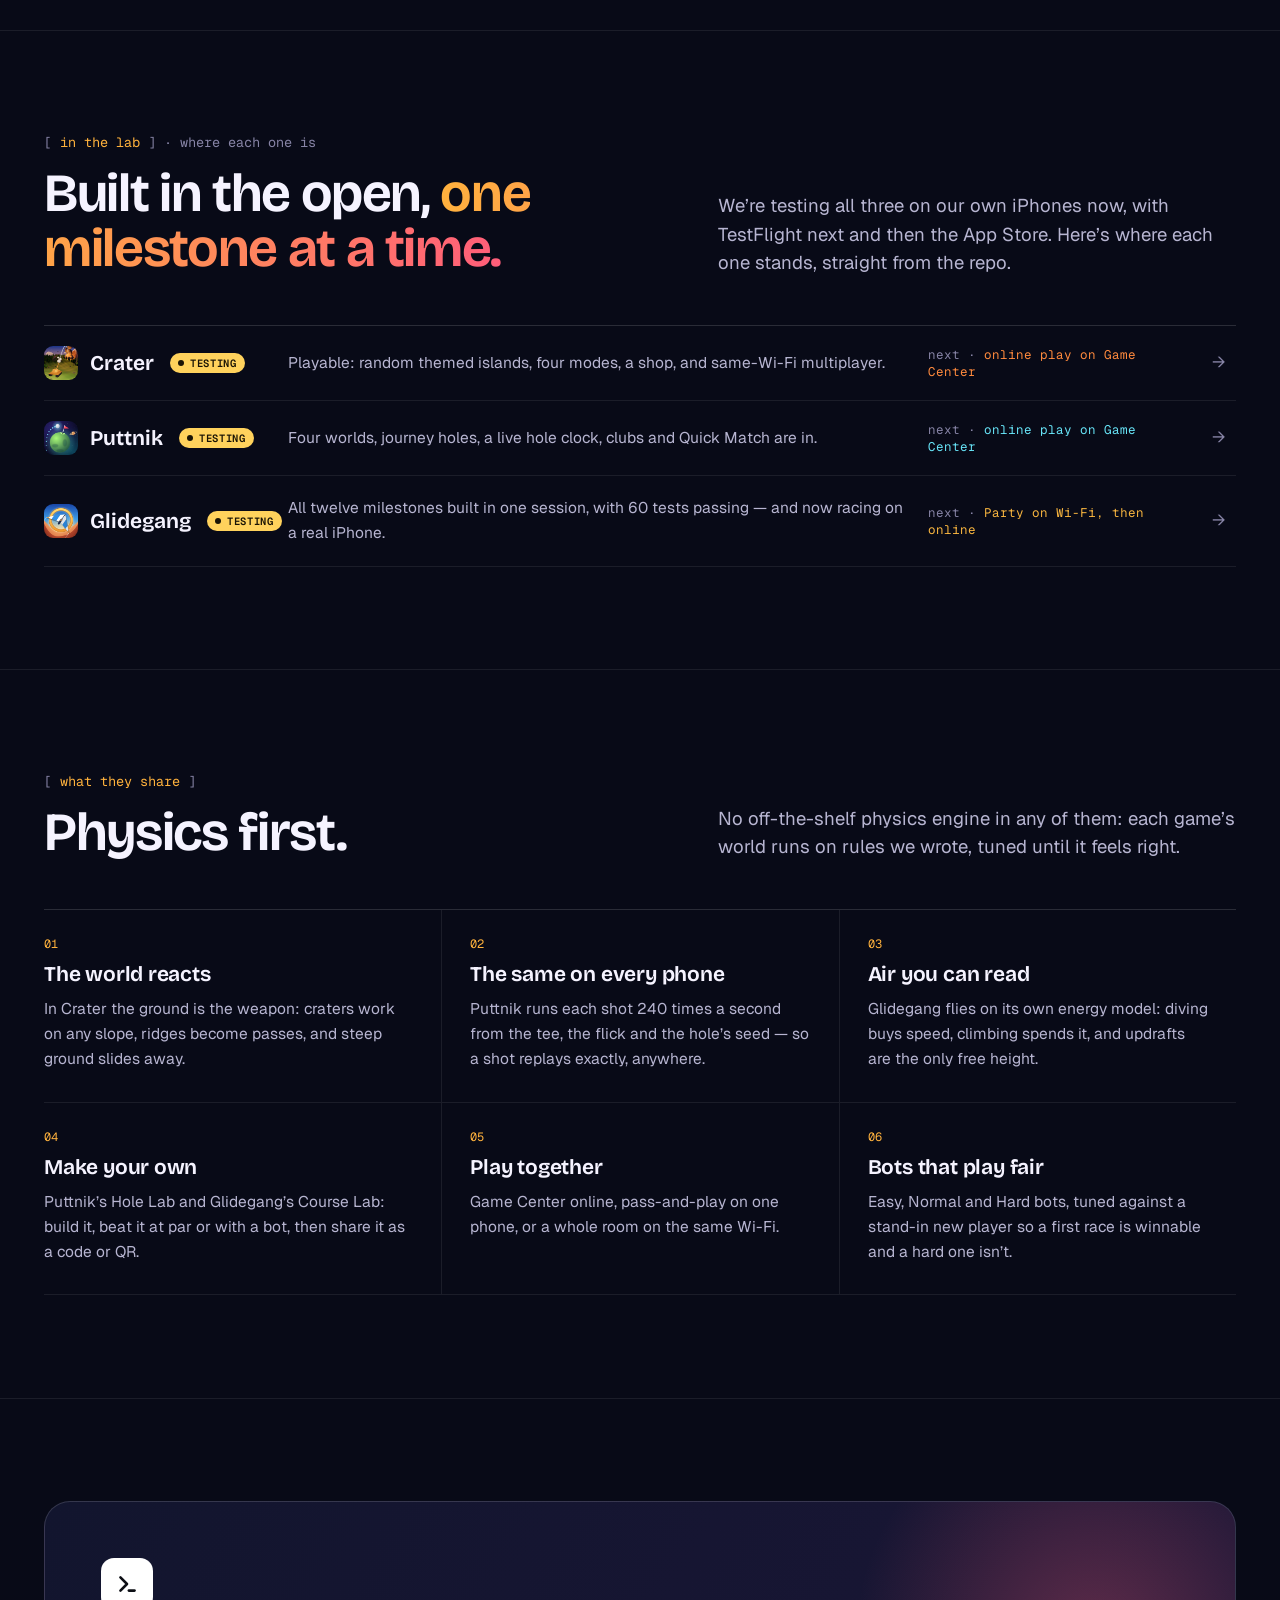
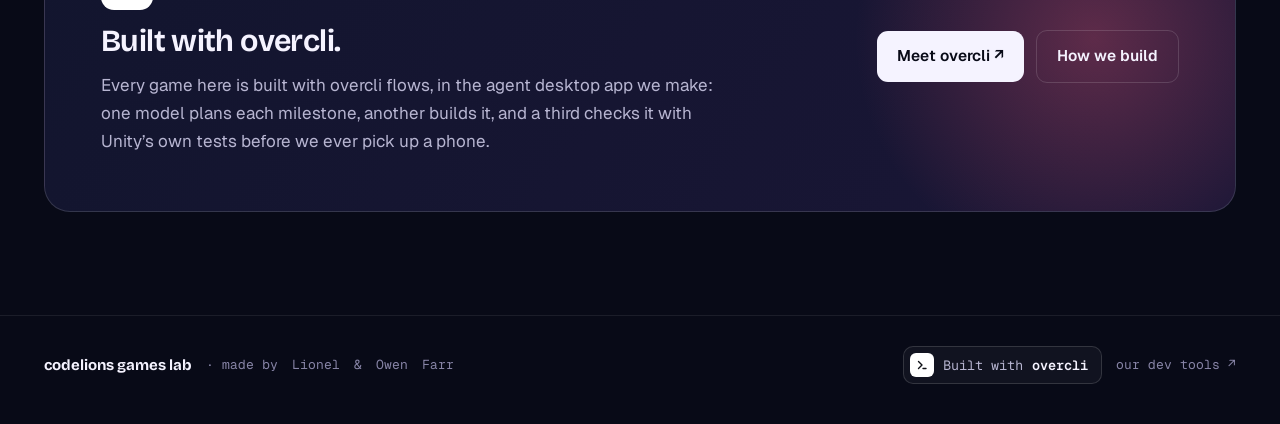
==== commit bfd665f0: "Lead with the games, not the father and son The lab home line, the search and share descriptions and" ====
--- a/index.html
+++ b/index.html
@@ -4,10 +4,10 @@
   <meta charset="utf-8" />
   <meta name="viewport" content="width=device-width, initial-scale=1" />
   <title>Codelions Games Lab — small games, big physics</title>
-  <meta name="description" content="Crater, Puttnik and Glidegang: three iPhone games a father and son are building. Built with overcli." />
+  <meta name="description" content="Crater, Puttnik and Glidegang: three iPhone games, built with overcli." />
   <meta property="og:type" content="website" />
   <meta property="og:title" content="Codelions Games Lab — small games, big physics" />
-  <meta property="og:description" content="Crater, Puttnik and Glidegang: three iPhone games a father and son are building. Built with overcli." />
+  <meta property="og:description" content="Crater, Puttnik and Glidegang: three iPhone games, built with overcli." />
   <link rel="preconnect" href="https://fonts.googleapis.com" />
   <link rel="preconnect" href="https://fonts.gstatic.com" crossorigin />
   <link href="https://fonts.googleapis.com/css2?family=Bricolage+Grotesque:opsz,wght@12..96,500..800&family=Geist:wght@400;500;600;700&family=Geist+Mono:wght@400;500&display=swap" rel="stylesheet" />
@@ -21,7 +21,7 @@
   </div></header>
   <main>
     <section class="hero"><div class="wrap">
-      <div class="hero-copy"><p class="eyebrow">[ <b>games lab</b> ] · a father and son, making games</p>
+      <div class="hero-copy"><p class="eyebrow">[ <b>games lab</b> ] · three iPhone games, in the lab</p>
         <p class="status"><span class="live"><i></i>Testing now</span><span>on our own iPhones · TestFlight next · then the App Store</span></p><h1>Small games,<br><em>big physics.</em></h1>
         <p class="lede">Three iPhone games we’re building together, from the first spec to the App Store. Every shot, putt and dive runs on physics we wrote ourselves — so a good player reads the world instead of just reacting to it.</p>
         <div class="btns"><a class="btn btn-ink" href="#games">Meet the games ↓</a><a class="btn btn-line" href="how-we-build/">How we build</a></div>
--- a/lab.css
+++ b/lab.css
@@ -283,9 +283,9 @@
 @media (prefers-reduced-motion: reduce) { .live i { animation: none; } }
 
 /* ── the flow map ───────────────────────────────────────────────── */
-.flowmap { list-style: none; margin: 0; padding: 0; display: grid; grid-template-columns: repeat(7, minmax(0, 1fr)); gap: 10px; counter-reset: f; }
+.flowmap { list-style: none; margin: 0; padding: 0; display: grid; grid-template-columns: repeat(auto-fill, minmax(220px, 1fr)); gap: 10px; counter-reset: f; }
 .fstep { position: relative; display: flex; flex-direction: column; gap: 6px; padding: 16px 14px 14px; border-radius: 16px; background: var(--panel); border: 1px solid var(--line); }
-.fstep:not(:last-child)::after { content: ''; position: absolute; top: 28px; right: -11px; width: 12px; height: 2px; background: rgba(255, 255, 255, .22); }
+.fstep:not(:last-child)::after { display: none; content: ''; position: absolute; top: 28px; right: -11px; width: 12px; height: 2px; background: rgba(255, 255, 255, .22); }
 .fstep .fn { font: 500 11px 'Geist Mono', monospace; color: #ffd25c; letter-spacing: .08em; }
 .fstep b { font: 700 20px 'Bricolage Grotesque', sans-serif; letter-spacing: -.01em; }
 .fstep .who { font: 400 11px 'Geist Mono', monospace; color: var(--dim); }
@@ -294,11 +294,15 @@
 .fstep.gate { border-color: rgba(255, 210, 92, .45); }
 .fgate { align-self: flex-start; margin-top: 2px; padding: 2px 8px; border-radius: 999px; background: rgba(255, 210, 92, .14); color: #ffd25c; font: 500 10.5px 'Geist Mono', monospace; }
 .fstep.fix { border-style: dashed; }
+.fstep.outer { border-color: rgba(255, 210, 92, .45); }
+.fstep.human { border-color: rgba(103, 228, 247, .45); }
+.fgate.human { background: rgba(103, 228, 247, .14); color: #67e4f7; }
+
 .fstep.you { background: linear-gradient(160deg, rgba(255, 210, 92, .16), rgba(255, 138, 61, .08)); border-color: rgba(255, 210, 92, .4); }
 .fstep.you .fn { color: var(--ink); }
 .flowfoot { display: flex; justify-content: space-between; align-items: center; gap: 20px; margin-top: 18px; }
 .flowfoot .meta { margin: 0; max-width: 760px; }
-.runs { list-style: none; margin: 28px 0 0; padding: 0; display: grid; grid-template-columns: repeat(3, minmax(0, 1fr)); gap: 12px; }
+.runs { list-style: none; margin: clamp(48px, 5vw, 72px) 0 0; padding: 0; display: grid; grid-template-columns: repeat(3, minmax(0, 1fr)); gap: 12px; }
 .runs li { display: flex; gap: 12px; align-items: flex-start; padding: 14px 16px; border-radius: 14px; border: 1px solid var(--line); background: rgba(255, 255, 255, .02); }
 .runs img { width: 36px; height: 36px; border-radius: 9px; }
 .runs li > span { display: flex; flex-direction: column; gap: 4px; font-size: 13.5px; color: var(--dim); }
@@ -306,3 +310,30 @@
 .runs code { font: 400 11.5px 'Geist Mono', monospace; color: var(--g); }
 @media (max-width: 1040px) { .flowmap { grid-template-columns: repeat(4, minmax(0, 1fr)); } .fstep::after { display: none; } .runs { grid-template-columns: 1fr; } }
 @media (max-width: 720px) { .flowmap { grid-template-columns: 1fr 1fr; } .flowfoot { flex-direction: column; align-items: flex-start; } }
+
+.flowsvg { display: block; width: 100%; height: auto; margin: 6px 0 30px; overflow: visible; }
+.flowsvg .nm { font: 700 18px 'Bricolage Grotesque', sans-serif; }
+.flowsvg .mdl, .flowsvg .num, .flowsvg .tiny { font: 400 11px 'Geist Mono', monospace; }
+.flowsvg .lbl { font: 500 13px 'Geist Mono', monospace; }
+.flowsvg .arc { stroke-dasharray: 7 6; animation: arcflow 1.1s linear infinite; }
+.flowsvg .arc.slow { animation-duration: 2.2s; }
+@keyframes arcflow { to { stroke-dashoffset: -26; } }
+@media (max-width: 720px) { .flowsvg { display: none; } }
+@media (prefers-reduced-motion: reduce) { .flowsvg .arc { animation: none; } .flowsvg circle { display: none; } }
+.flowsvg .node { animation: nodeglow 8.1s infinite; animation-delay: calc(var(--i) * .9s - .45s); }
+@keyframes nodeglow {
+  0% { fill: var(--bg); filter: none; }
+  4%, 9% { fill: #1f2450; filter: drop-shadow(0 0 12px var(--c)); }
+  15%, 100% { fill: var(--bg); filter: none; }
+}
+.flowsvg .token { filter: drop-shadow(0 0 6px #fff); mix-blend-mode: screen; opacity: .85; }
+@media (prefers-reduced-motion: reduce) { .flowsvg .node { animation: none; } }
+.flowsec .head { align-items: end; }
+.runsin { display: grid; grid-template-columns: auto minmax(0, 1fr) auto; gap: 22px; align-items: center; margin: 0 0 34px; padding: 24px 28px; border-radius: 22px; border: 1px solid rgba(255, 210, 92, .32); background: linear-gradient(120deg, rgba(255, 210, 92, .11), rgba(255, 138, 61, .05) 45%, rgba(103, 228, 247, .06)); }
+.runsin .mk { width: 56px; height: 56px; border-radius: 15px; background: #fff; display: flex; align-items: center; justify-content: center; }
+.runsin h3 { margin: 0 0 6px; font: 700 24px 'Bricolage Grotesque', sans-serif; letter-spacing: -.01em; }
+.runsin p { margin: 0; color: var(--dim); font-size: 15px; max-width: 720px; }
+.runsin p b { color: var(--ink); }
+.runsin .btns { flex-wrap: nowrap; }
+@media (max-width: 1040px) { .runsin { grid-template-columns: auto minmax(0, 1fr); } .runsin .btns { grid-column: 1 / -1; flex-wrap: wrap; } }
+@media (max-width: 720px) { .runsin { grid-template-columns: 1fr; padding: 20px; } }
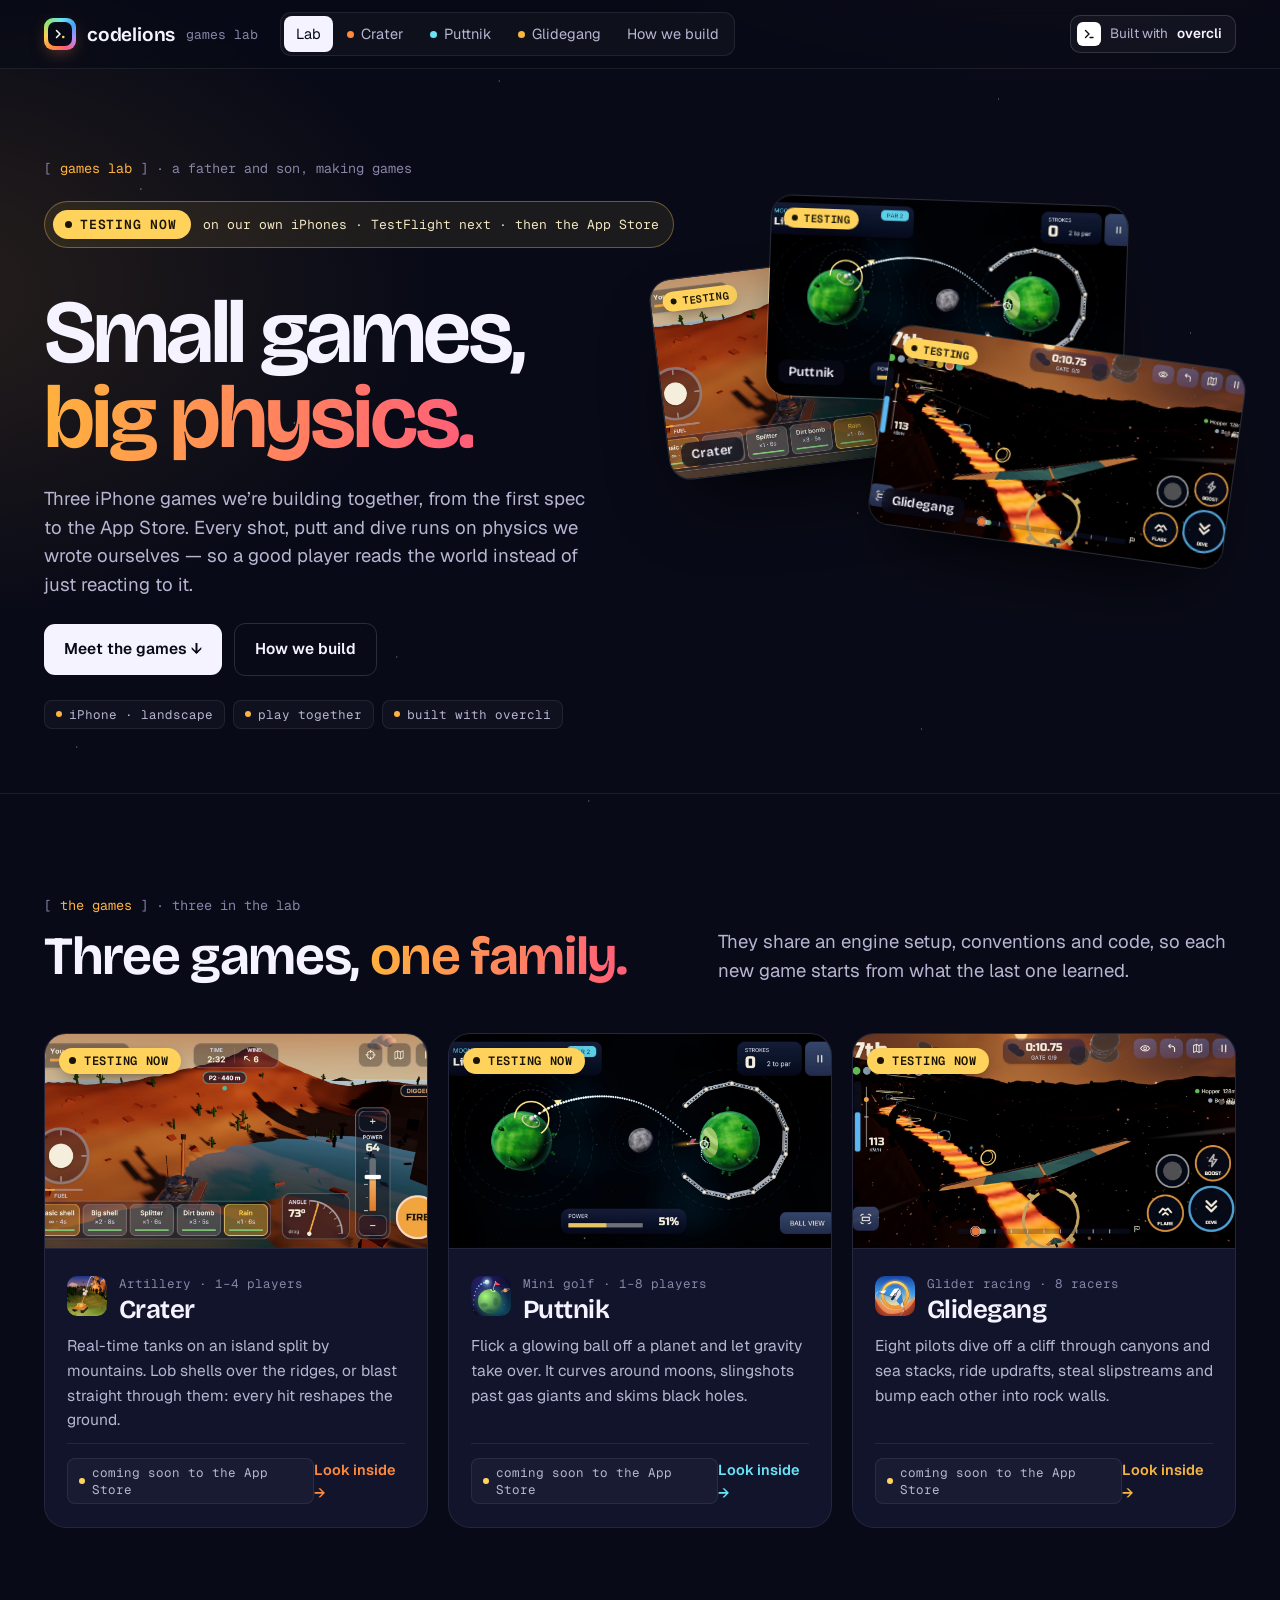
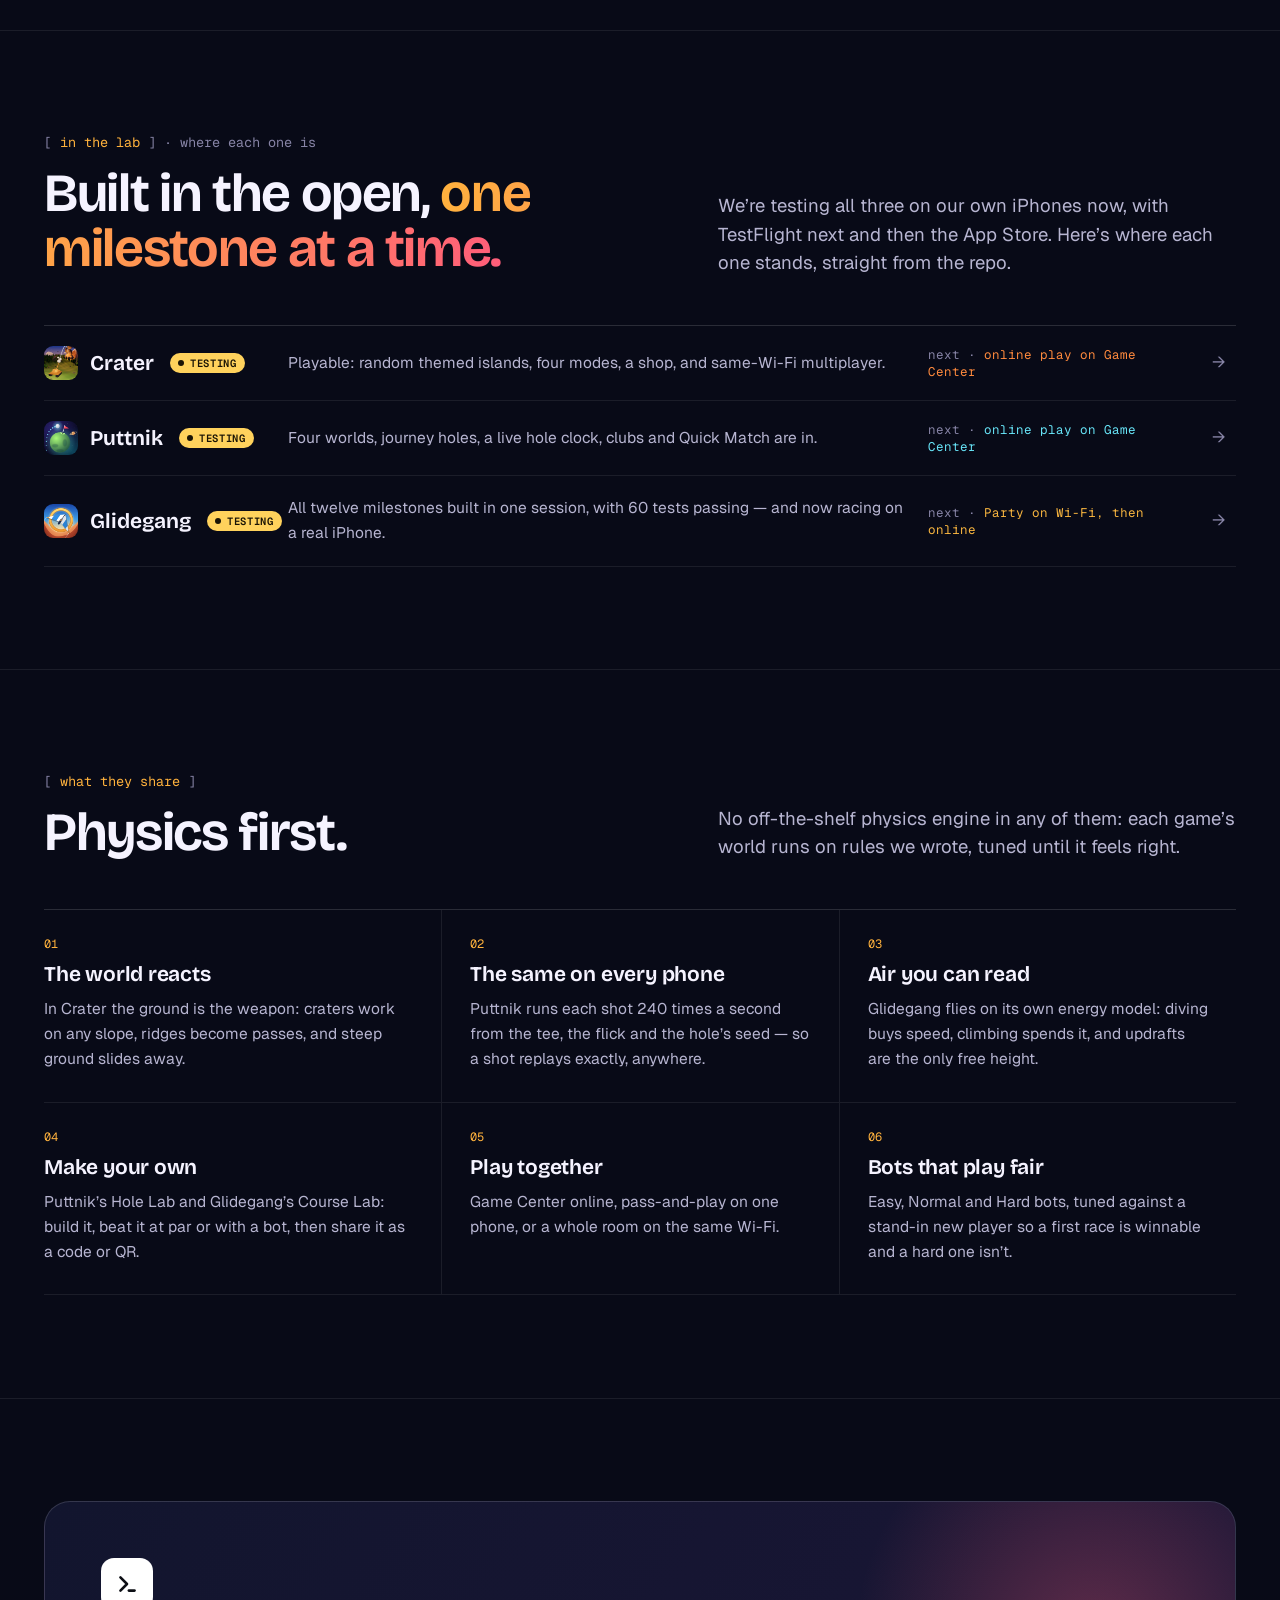
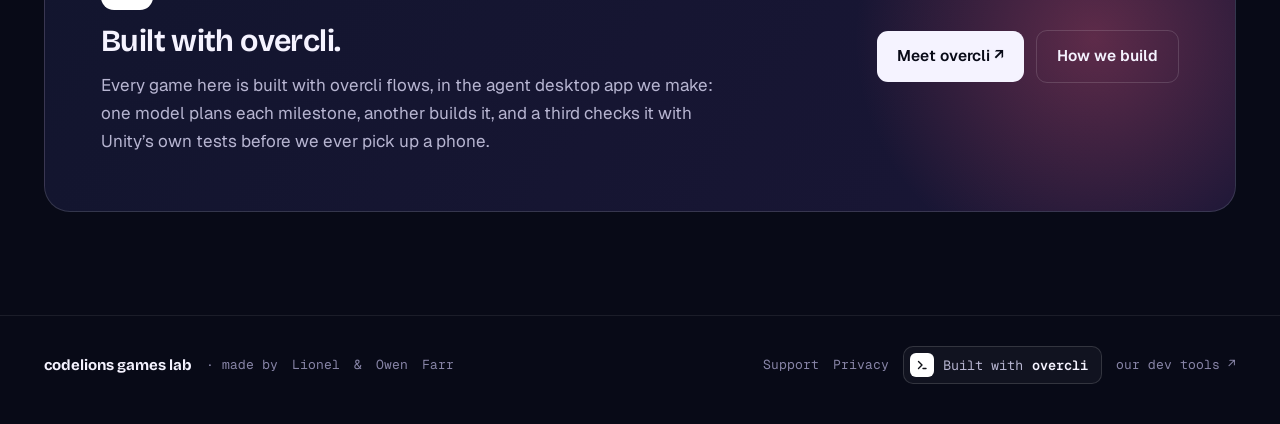
==== commit 9cfee789: "Support and privacy pages, and the build flow without check-ins The App Store needs a support URL an" ====
--- a/index.html
+++ b/index.html
@@ -4,10 +4,10 @@
   <meta charset="utf-8" />
   <meta name="viewport" content="width=device-width, initial-scale=1" />
   <title>Codelions Games Lab — small games, big physics</title>
-  <meta name="description" content="Crater, Puttnik and Glidegang: three iPhone games, built with overcli." />
+  <meta name="description" content="Crater, Puttnik and Glidegang: three iPhone games a father and son are building. Built with overcli." />
   <meta property="og:type" content="website" />
   <meta property="og:title" content="Codelions Games Lab — small games, big physics" />
-  <meta property="og:description" content="Crater, Puttnik and Glidegang: three iPhone games, built with overcli." />
+  <meta property="og:description" content="Crater, Puttnik and Glidegang: three iPhone games a father and son are building. Built with overcli." />
   <link rel="preconnect" href="https://fonts.googleapis.com" />
   <link rel="preconnect" href="https://fonts.gstatic.com" crossorigin />
   <link href="https://fonts.googleapis.com/css2?family=Bricolage+Grotesque:opsz,wght@12..96,500..800&family=Geist:wght@400;500;600;700&family=Geist+Mono:wght@400;500&display=swap" rel="stylesheet" />
@@ -21,7 +21,7 @@
   </div></header>
   <main>
     <section class="hero"><div class="wrap">
-      <div class="hero-copy"><p class="eyebrow">[ <b>games lab</b> ] · three iPhone games, in the lab</p>
+      <div class="hero-copy"><p class="eyebrow">[ <b>games lab</b> ] · a father and son, making games</p>
         <p class="status"><span class="live"><i></i>Testing now</span><span>on our own iPhones · TestFlight next · then the App Store</span></p><h1>Small games,<br><em>big physics.</em></h1>
         <p class="lede">Three iPhone games we’re building together, from the first spec to the App Store. Every shot, putt and dive runs on physics we wrote ourselves — so a good player reads the world instead of just reacting to it.</p>
         <div class="btns"><a class="btn btn-ink" href="#games">Meet the games ↓</a><a class="btn btn-line" href="how-we-build/">How we build</a></div>
@@ -48,7 +48,7 @@
   </main>
   <footer class="foot"><div class="wrap">
     <span><b style="font-family: 'Bricolage Grotesque'; font-size: 15px; color: var(--ink)">codelions games lab</b> · made by <a href="https://github.com/lionelfarr" target="_blank" rel="noopener">Lionel</a> &amp; <a href="https://github.com/owenlfarr" target="_blank" rel="noopener">Owen</a> Farr</span>
-    <span><a class="built" href="https://overcodelions.com/overcli/" target="_blank" rel="noopener"><span class="mk"><svg width="16" height="16" viewBox="0 0 32 32" fill="none" stroke="#0d0f15" stroke-width="2.8" stroke-linecap="round" stroke-linejoin="round" aria-hidden="true"><path d="M9 9 L16 16 L9 23"/><path d="M18 23 H24"/></svg></span>Built with <b>overcli</b></a><a href="https://overcodelions.com/" target="_blank" rel="noopener">our dev tools ↗</a></span>
+    <span><a href="support/">Support</a><a href="privacy/">Privacy</a><a class="built" href="https://overcodelions.com/overcli/" target="_blank" rel="noopener"><span class="mk"><svg width="16" height="16" viewBox="0 0 32 32" fill="none" stroke="#0d0f15" stroke-width="2.8" stroke-linecap="round" stroke-linejoin="round" aria-hidden="true"><path d="M9 9 L16 16 L9 23"/><path d="M18 23 H24"/></svg></span>Built with <b>overcli</b></a><a href="https://overcodelions.com/" target="_blank" rel="noopener">our dev tools ↗</a></span>
   </div></footer>
 </body>
 </html>
--- a/lab.css
+++ b/lab.css
@@ -238,6 +238,20 @@
 .foot a:hover { color: var(--ink); }
 .foot span { display: inline-flex; gap: 14px; align-items: center; flex-wrap: wrap; }
 
+/* ── support and privacy pages ── */
+.doc-hero { padding-bottom: clamp(24px, 3vw, 40px); }
+.doc-hero .wrap { grid-template-columns: minmax(0, 1fr); }
+.doc-hero .lede { max-width: 760px; }
+.doc-hero .lede a { color: var(--g); text-decoration: underline; text-underline-offset: 3px; }
+.doc-hero h1 { font-size: clamp(44px, 6vw, 80px); }
+.doc { max-width: 760px; display: flex; flex-direction: column; gap: clamp(32px, 4vw, 48px); }
+.doc h2 { font-size: clamp(24px, 2.4vw, 30px); margin-bottom: 12px; }
+.doc p { margin: 0 0 12px; font-size: 17px; line-height: 1.65; color: var(--dim); }
+.doc p:last-child { margin-bottom: 0; }
+.doc b { color: var(--ink); font-weight: 600; }
+.doc a { color: var(--g); text-decoration: underline; text-underline-offset: 3px; }
+.doc a:hover { color: var(--ink); }
+
 /* ── narrower screens ── */
 @media (max-width: 1040px) {
   .hero .wrap, .row, .head, .band { grid-template-columns: minmax(0, 1fr); }
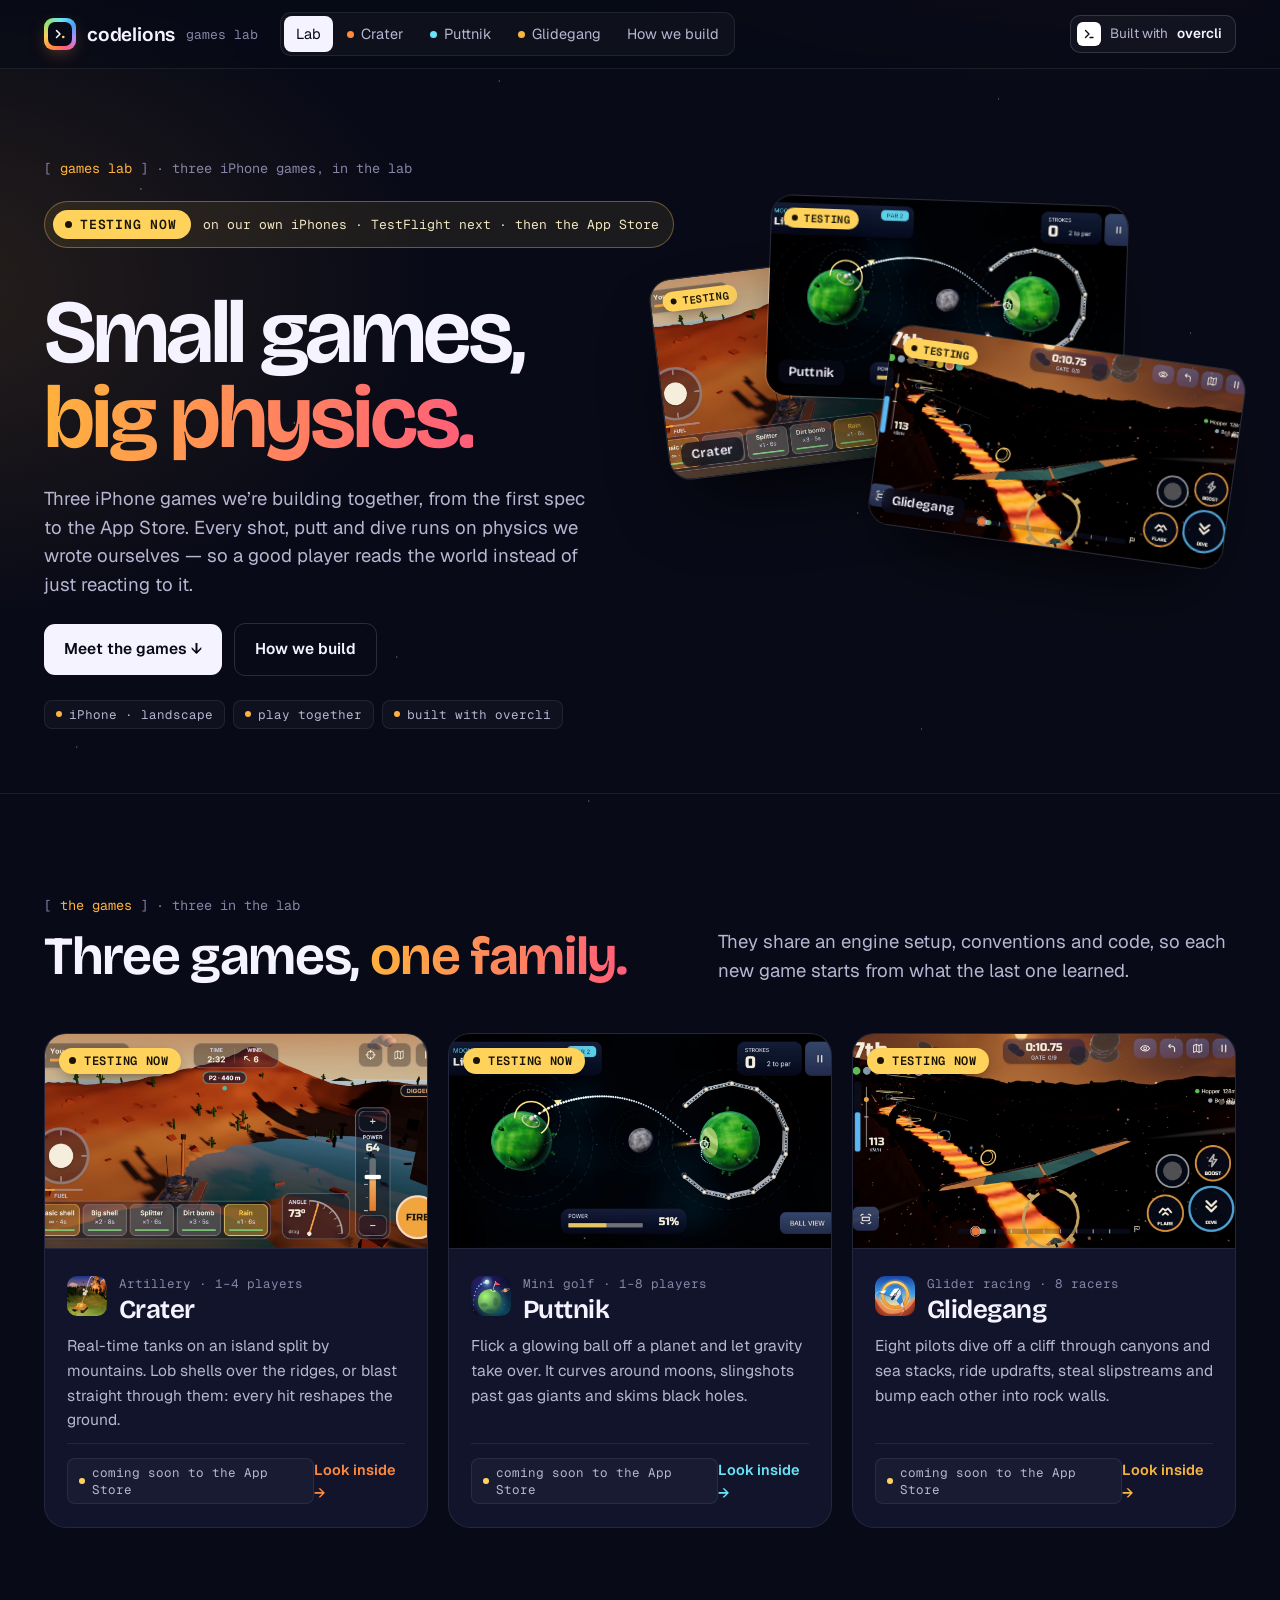
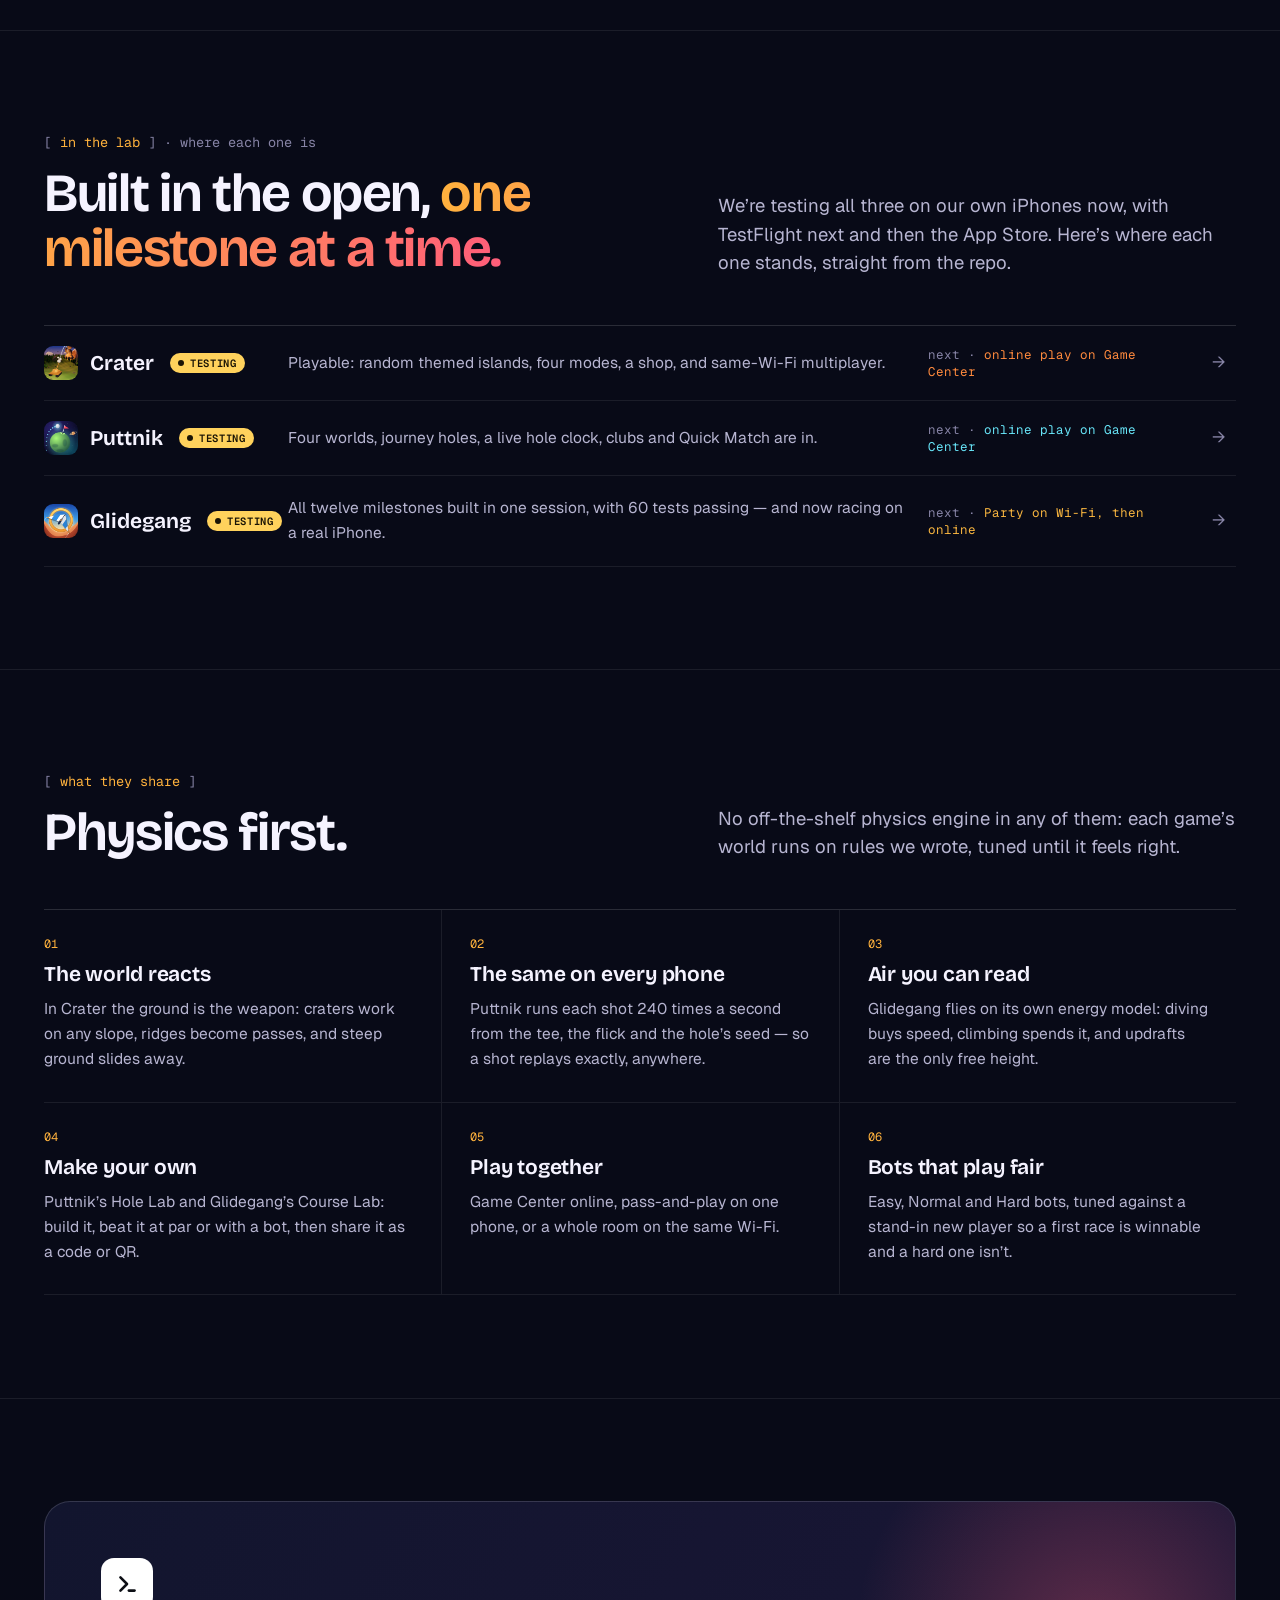
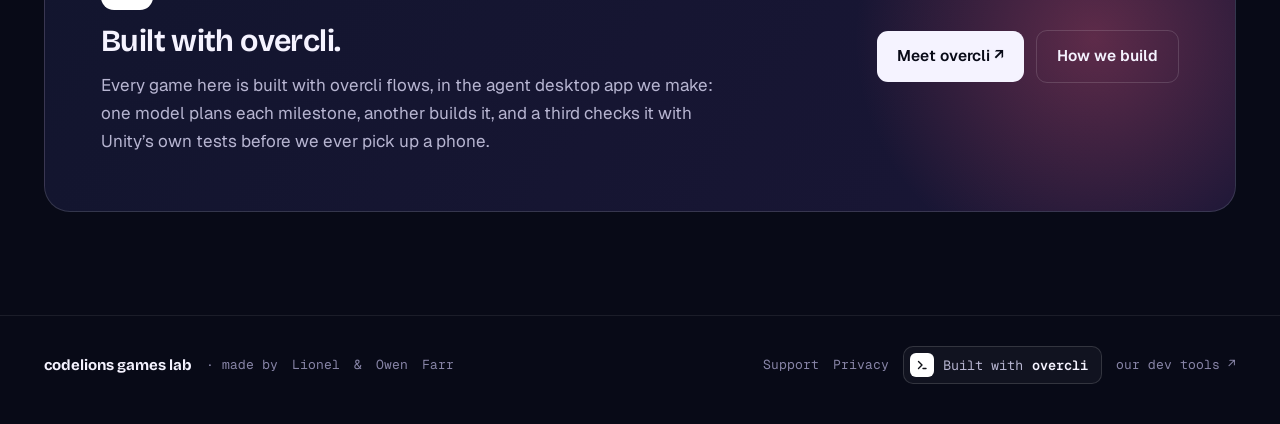
==== commit d7b6b296: "Merge remote-tracking branch 'origin/lead-with-the-games' into support-and-privacy # Conflicts: #	to" ====
--- a/index.html
+++ b/index.html
@@ -4,10 +4,10 @@
   <meta charset="utf-8" />
   <meta name="viewport" content="width=device-width, initial-scale=1" />
   <title>Codelions Games Lab — small games, big physics</title>
-  <meta name="description" content="Crater, Puttnik and Glidegang: three iPhone games a father and son are building. Built with overcli." />
+  <meta name="description" content="Crater, Puttnik and Glidegang: three iPhone games, built with overcli." />
   <meta property="og:type" content="website" />
   <meta property="og:title" content="Codelions Games Lab — small games, big physics" />
-  <meta property="og:description" content="Crater, Puttnik and Glidegang: three iPhone games a father and son are building. Built with overcli." />
+  <meta property="og:description" content="Crater, Puttnik and Glidegang: three iPhone games, built with overcli." />
   <link rel="preconnect" href="https://fonts.googleapis.com" />
   <link rel="preconnect" href="https://fonts.gstatic.com" crossorigin />
   <link href="https://fonts.googleapis.com/css2?family=Bricolage+Grotesque:opsz,wght@12..96,500..800&family=Geist:wght@400;500;600;700&family=Geist+Mono:wght@400;500&display=swap" rel="stylesheet" />
@@ -21,7 +21,7 @@
   </div></header>
   <main>
     <section class="hero"><div class="wrap">
-      <div class="hero-copy"><p class="eyebrow">[ <b>games lab</b> ] · a father and son, making games</p>
+      <div class="hero-copy"><p class="eyebrow">[ <b>games lab</b> ] · three iPhone games, in the lab</p>
         <p class="status"><span class="live"><i></i>Testing now</span><span>on our own iPhones · TestFlight next · then the App Store</span></p><h1>Small games,<br><em>big physics.</em></h1>
         <p class="lede">Three iPhone games we’re building together, from the first spec to the App Store. Every shot, putt and dive runs on physics we wrote ourselves — so a good player reads the world instead of just reacting to it.</p>
         <div class="btns"><a class="btn btn-ink" href="#games">Meet the games ↓</a><a class="btn btn-line" href="how-we-build/">How we build</a></div>
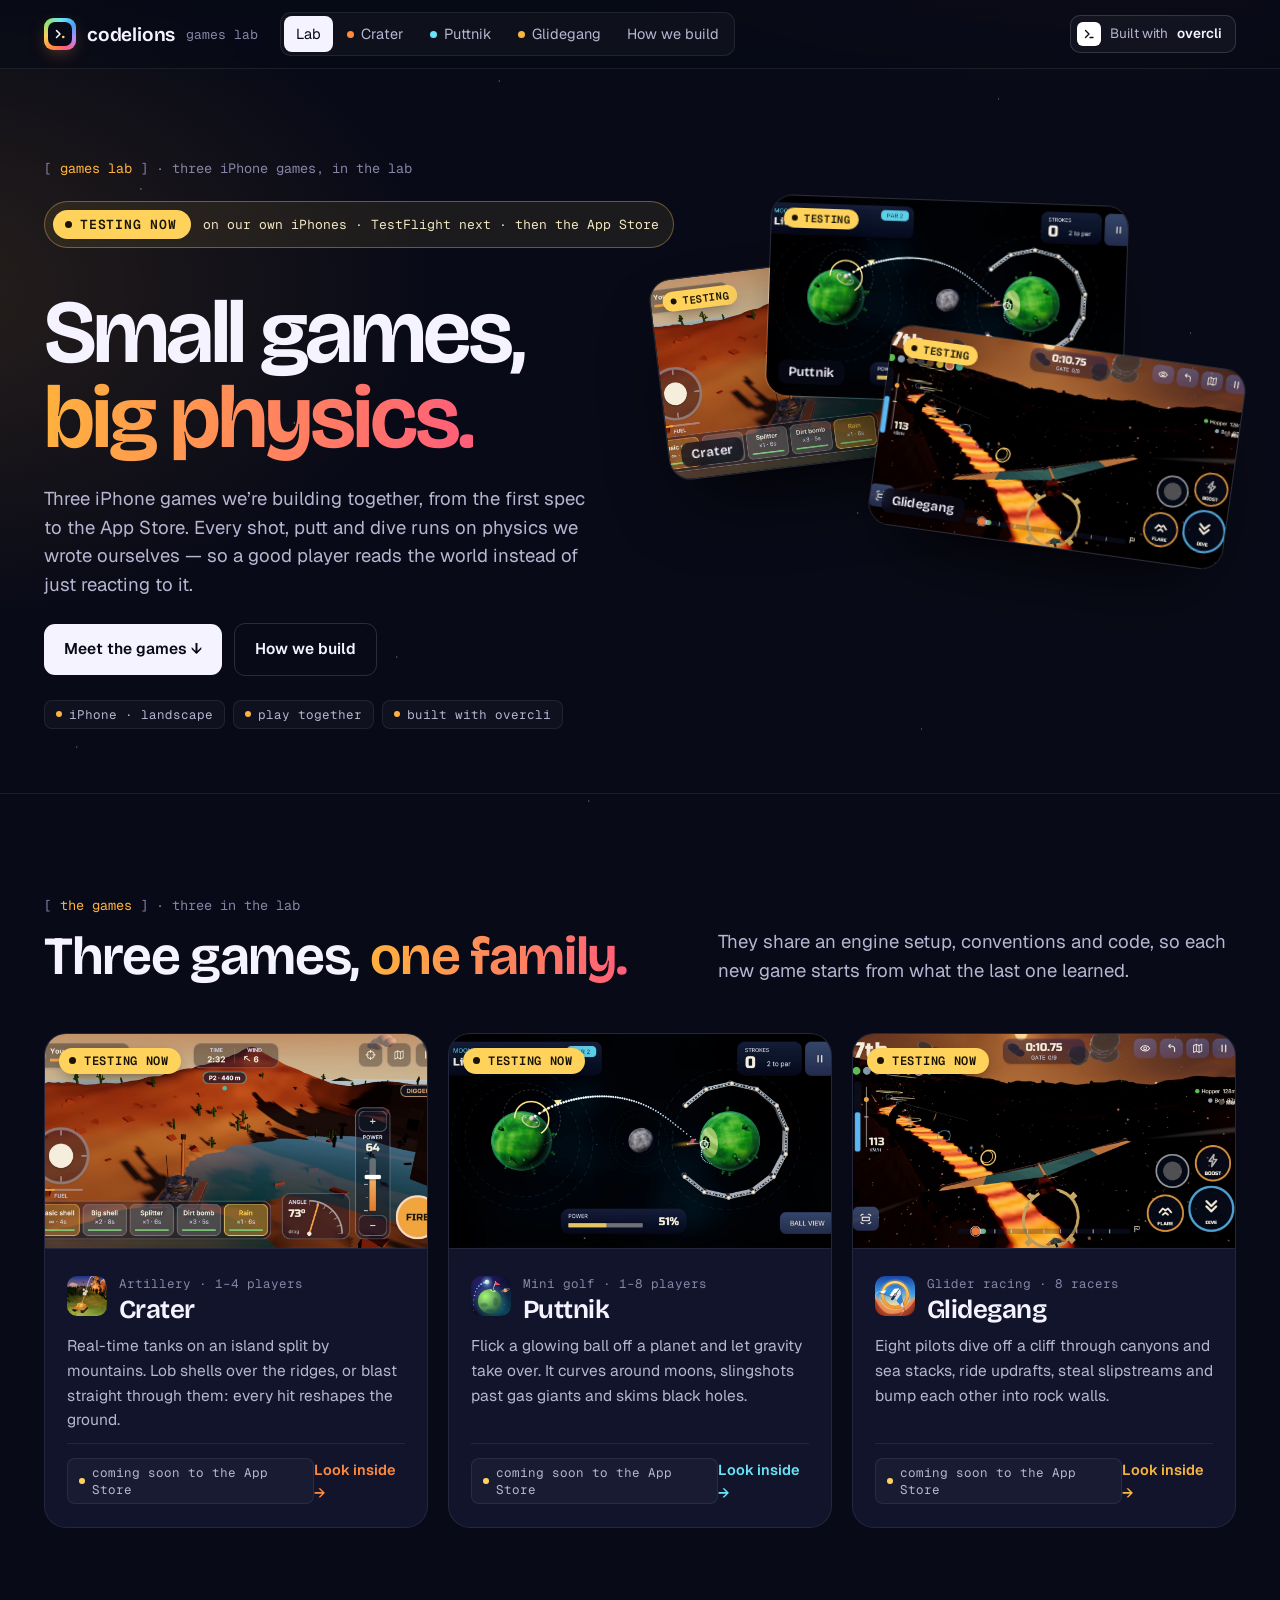
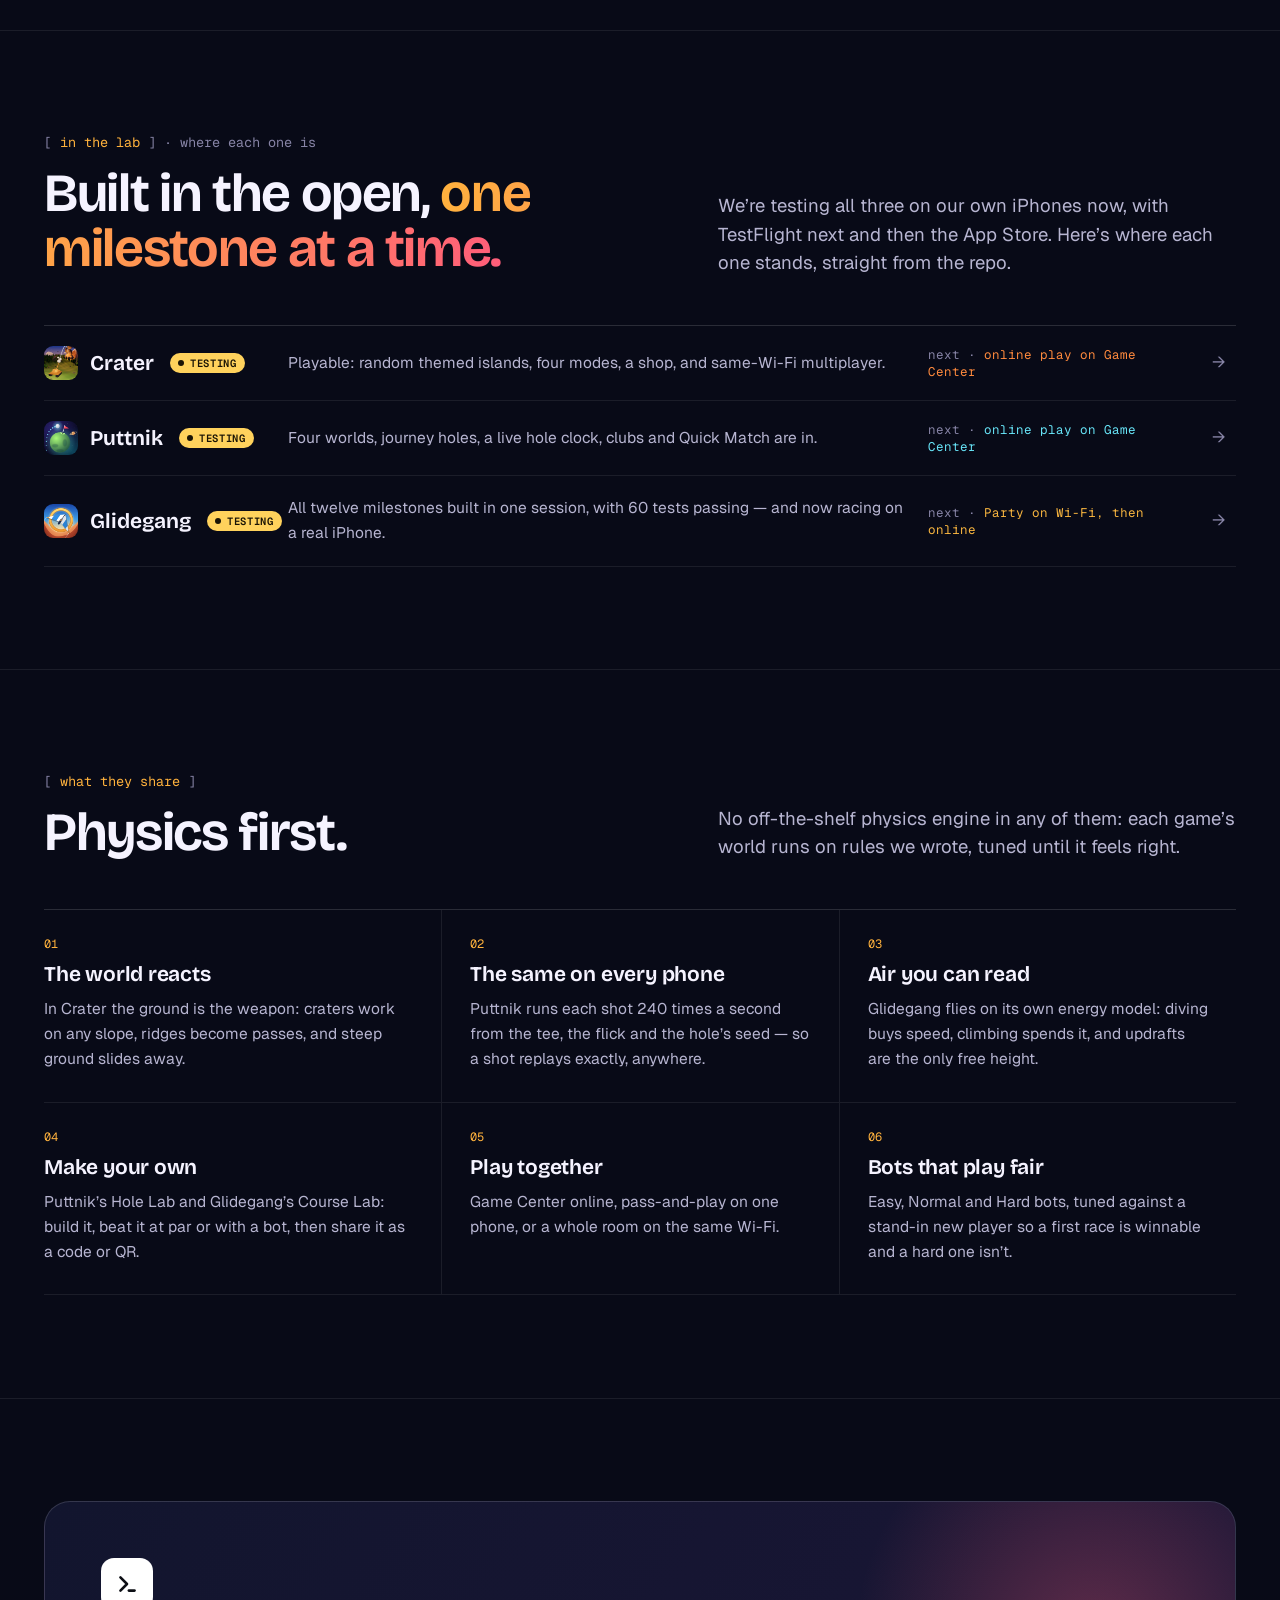
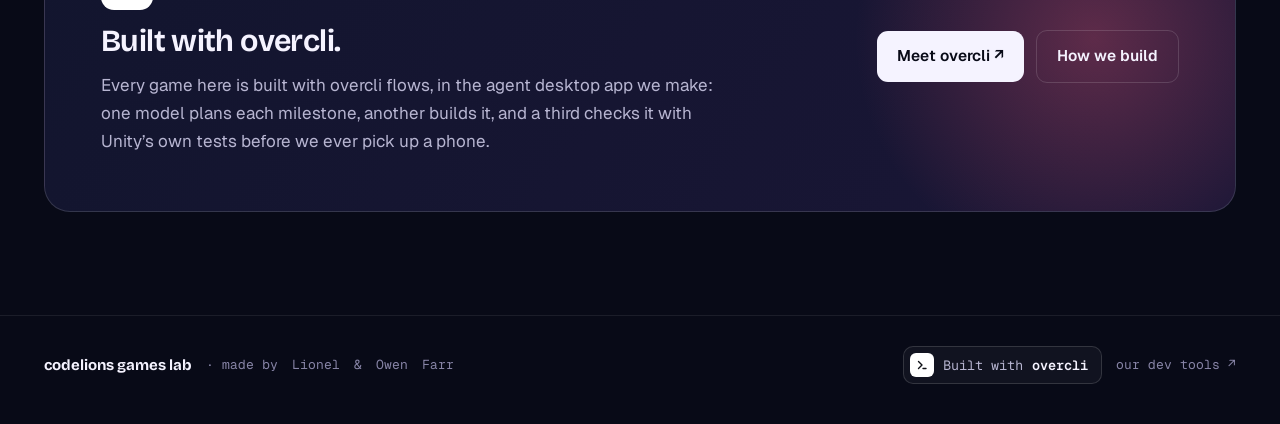
==== commit 737819f0: "Lead with the games, not the father and son (#3) The lab home line, the search and share description" ====
--- a/index.html
+++ b/index.html
@@ -48,7 +48,7 @@
   </main>
   <footer class="foot"><div class="wrap">
     <span><b style="font-family: 'Bricolage Grotesque'; font-size: 15px; color: var(--ink)">codelions games lab</b> · made by <a href="https://github.com/lionelfarr" target="_blank" rel="noopener">Lionel</a> &amp; <a href="https://github.com/owenlfarr" target="_blank" rel="noopener">Owen</a> Farr</span>
-    <span><a href="support/">Support</a><a href="privacy/">Privacy</a><a class="built" href="https://overcodelions.com/overcli/" target="_blank" rel="noopener"><span class="mk"><svg width="16" height="16" viewBox="0 0 32 32" fill="none" stroke="#0d0f15" stroke-width="2.8" stroke-linecap="round" stroke-linejoin="round" aria-hidden="true"><path d="M9 9 L16 16 L9 23"/><path d="M18 23 H24"/></svg></span>Built with <b>overcli</b></a><a href="https://overcodelions.com/" target="_blank" rel="noopener">our dev tools ↗</a></span>
+    <span><a class="built" href="https://overcodelions.com/overcli/" target="_blank" rel="noopener"><span class="mk"><svg width="16" height="16" viewBox="0 0 32 32" fill="none" stroke="#0d0f15" stroke-width="2.8" stroke-linecap="round" stroke-linejoin="round" aria-hidden="true"><path d="M9 9 L16 16 L9 23"/><path d="M18 23 H24"/></svg></span>Built with <b>overcli</b></a><a href="https://overcodelions.com/" target="_blank" rel="noopener">our dev tools ↗</a></span>
   </div></footer>
 </body>
 </html>
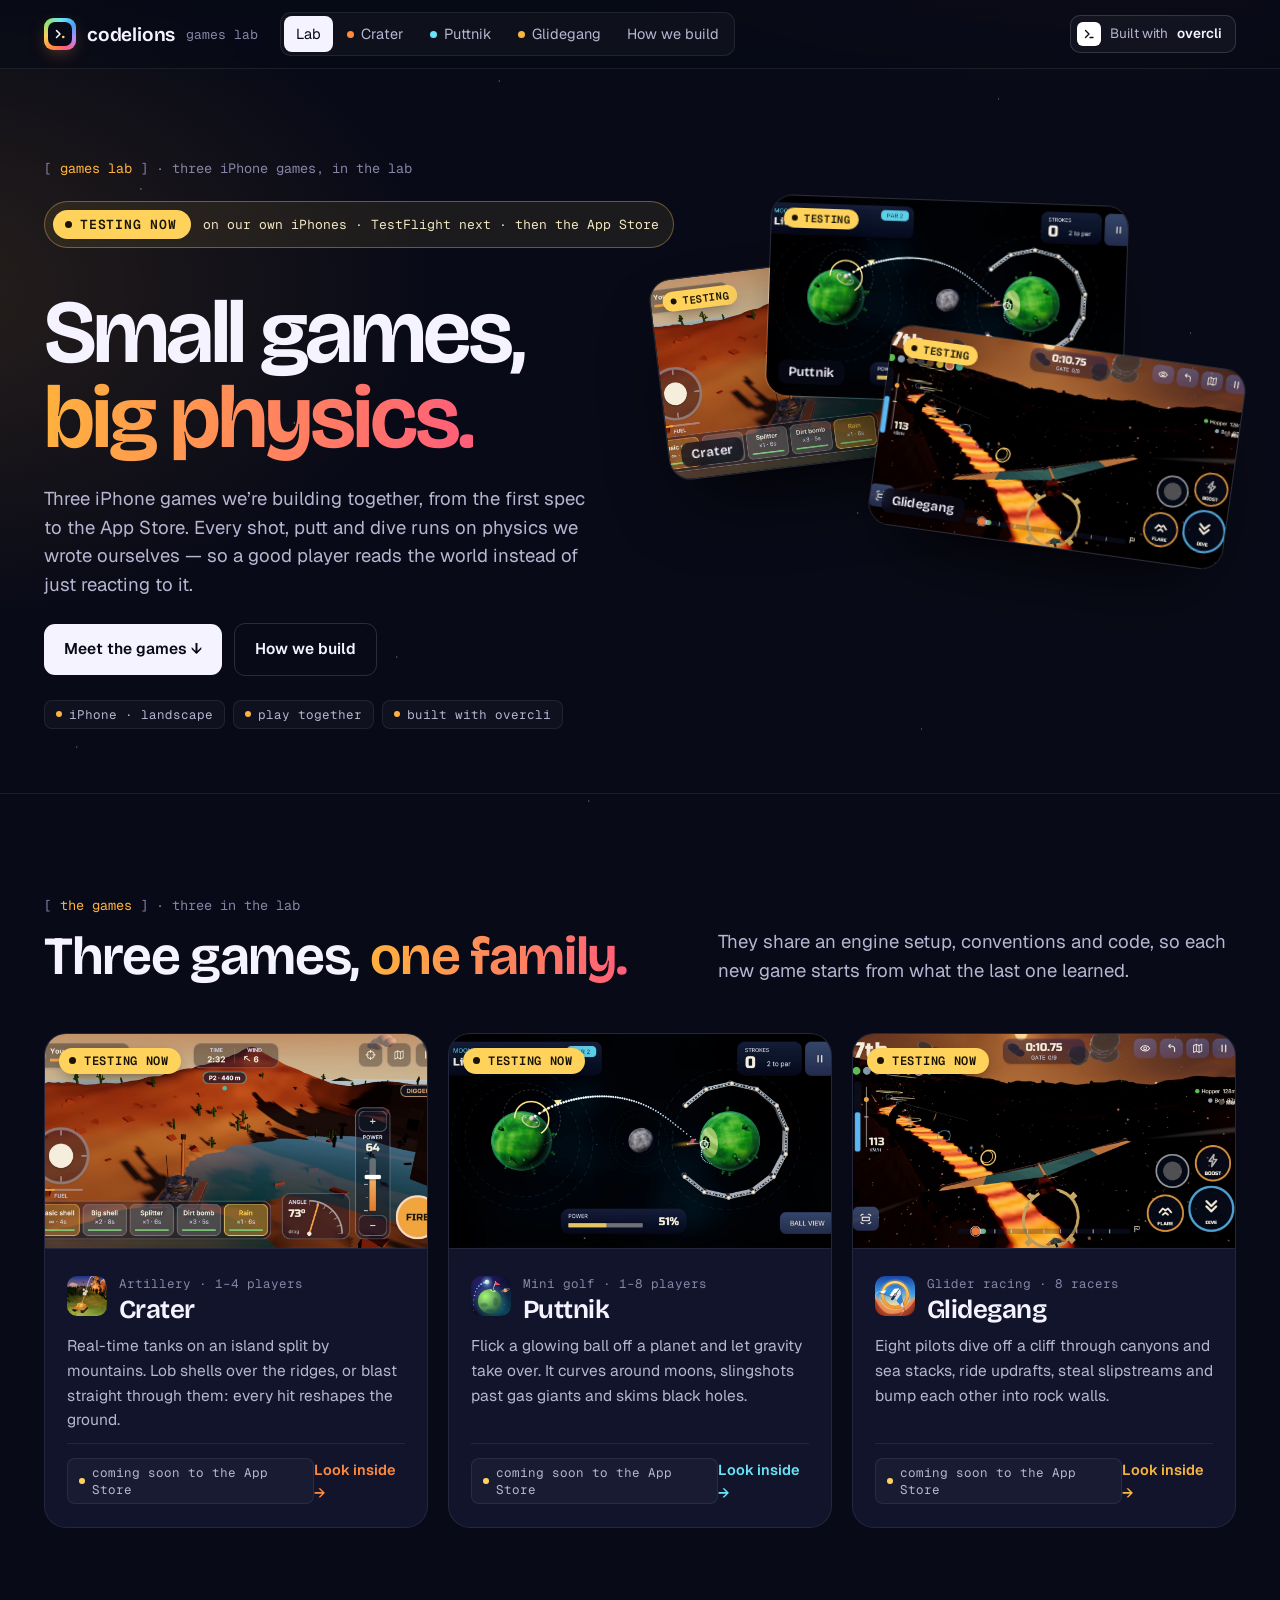
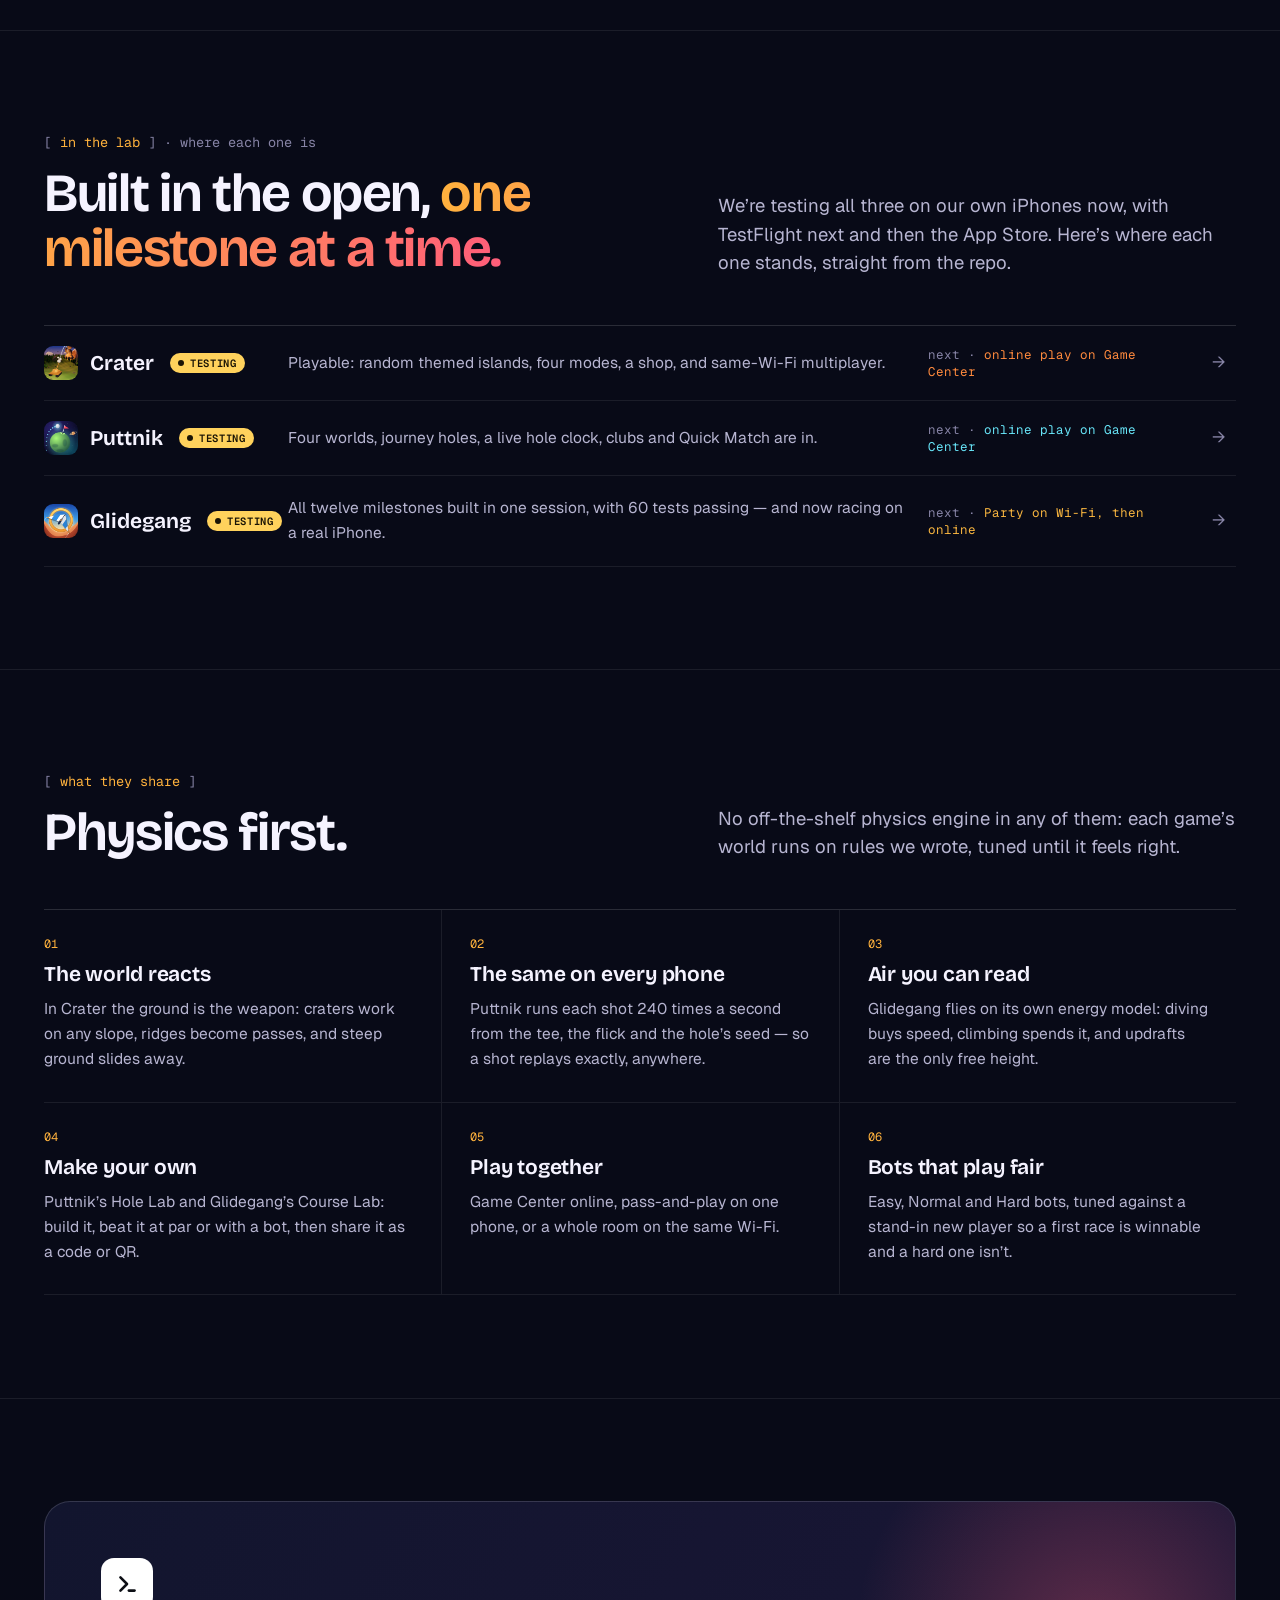
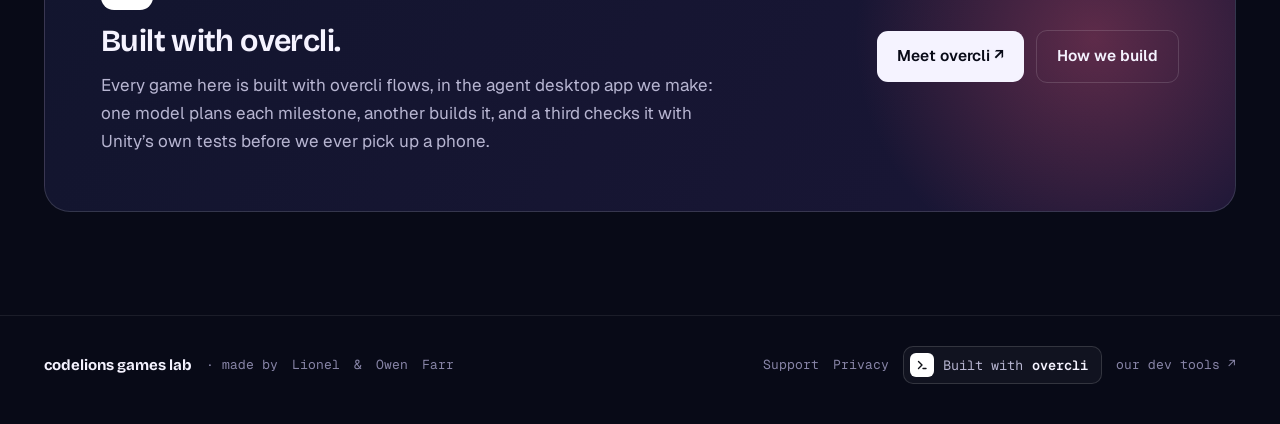
==== commit df875d8b: "Support and privacy pages, and the build flow without check-ins (#4) * Lead with the games, not the " ====
--- a/index.html
+++ b/index.html
@@ -48,7 +48,7 @@
   </main>
   <footer class="foot"><div class="wrap">
     <span><b style="font-family: 'Bricolage Grotesque'; font-size: 15px; color: var(--ink)">codelions games lab</b> · made by <a href="https://github.com/lionelfarr" target="_blank" rel="noopener">Lionel</a> &amp; <a href="https://github.com/owenlfarr" target="_blank" rel="noopener">Owen</a> Farr</span>
-    <span><a class="built" href="https://overcodelions.com/overcli/" target="_blank" rel="noopener"><span class="mk"><svg width="16" height="16" viewBox="0 0 32 32" fill="none" stroke="#0d0f15" stroke-width="2.8" stroke-linecap="round" stroke-linejoin="round" aria-hidden="true"><path d="M9 9 L16 16 L9 23"/><path d="M18 23 H24"/></svg></span>Built with <b>overcli</b></a><a href="https://overcodelions.com/" target="_blank" rel="noopener">our dev tools ↗</a></span>
+    <span><a href="support/">Support</a><a href="privacy/">Privacy</a><a class="built" href="https://overcodelions.com/overcli/" target="_blank" rel="noopener"><span class="mk"><svg width="16" height="16" viewBox="0 0 32 32" fill="none" stroke="#0d0f15" stroke-width="2.8" stroke-linecap="round" stroke-linejoin="round" aria-hidden="true"><path d="M9 9 L16 16 L9 23"/><path d="M18 23 H24"/></svg></span>Built with <b>overcli</b></a><a href="https://overcodelions.com/" target="_blank" rel="noopener">our dev tools ↗</a></span>
   </div></footer>
 </body>
 </html>
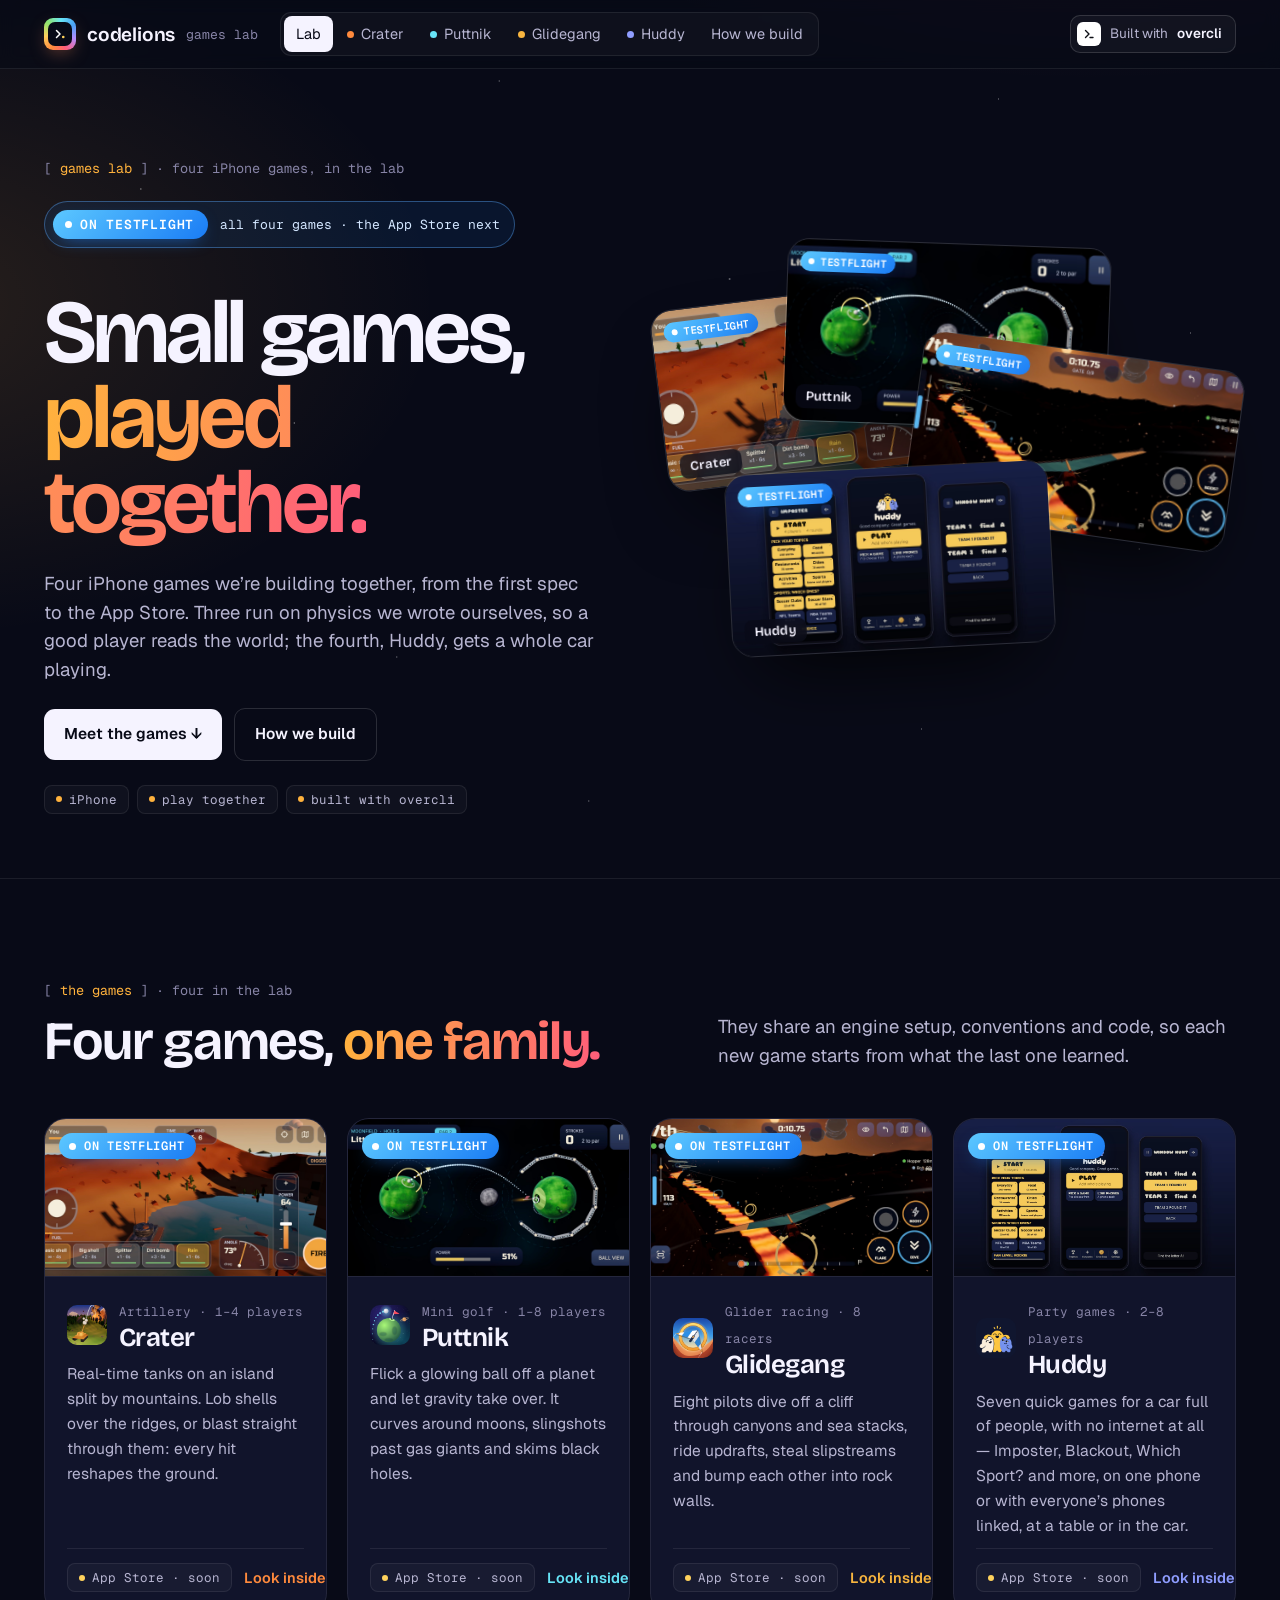
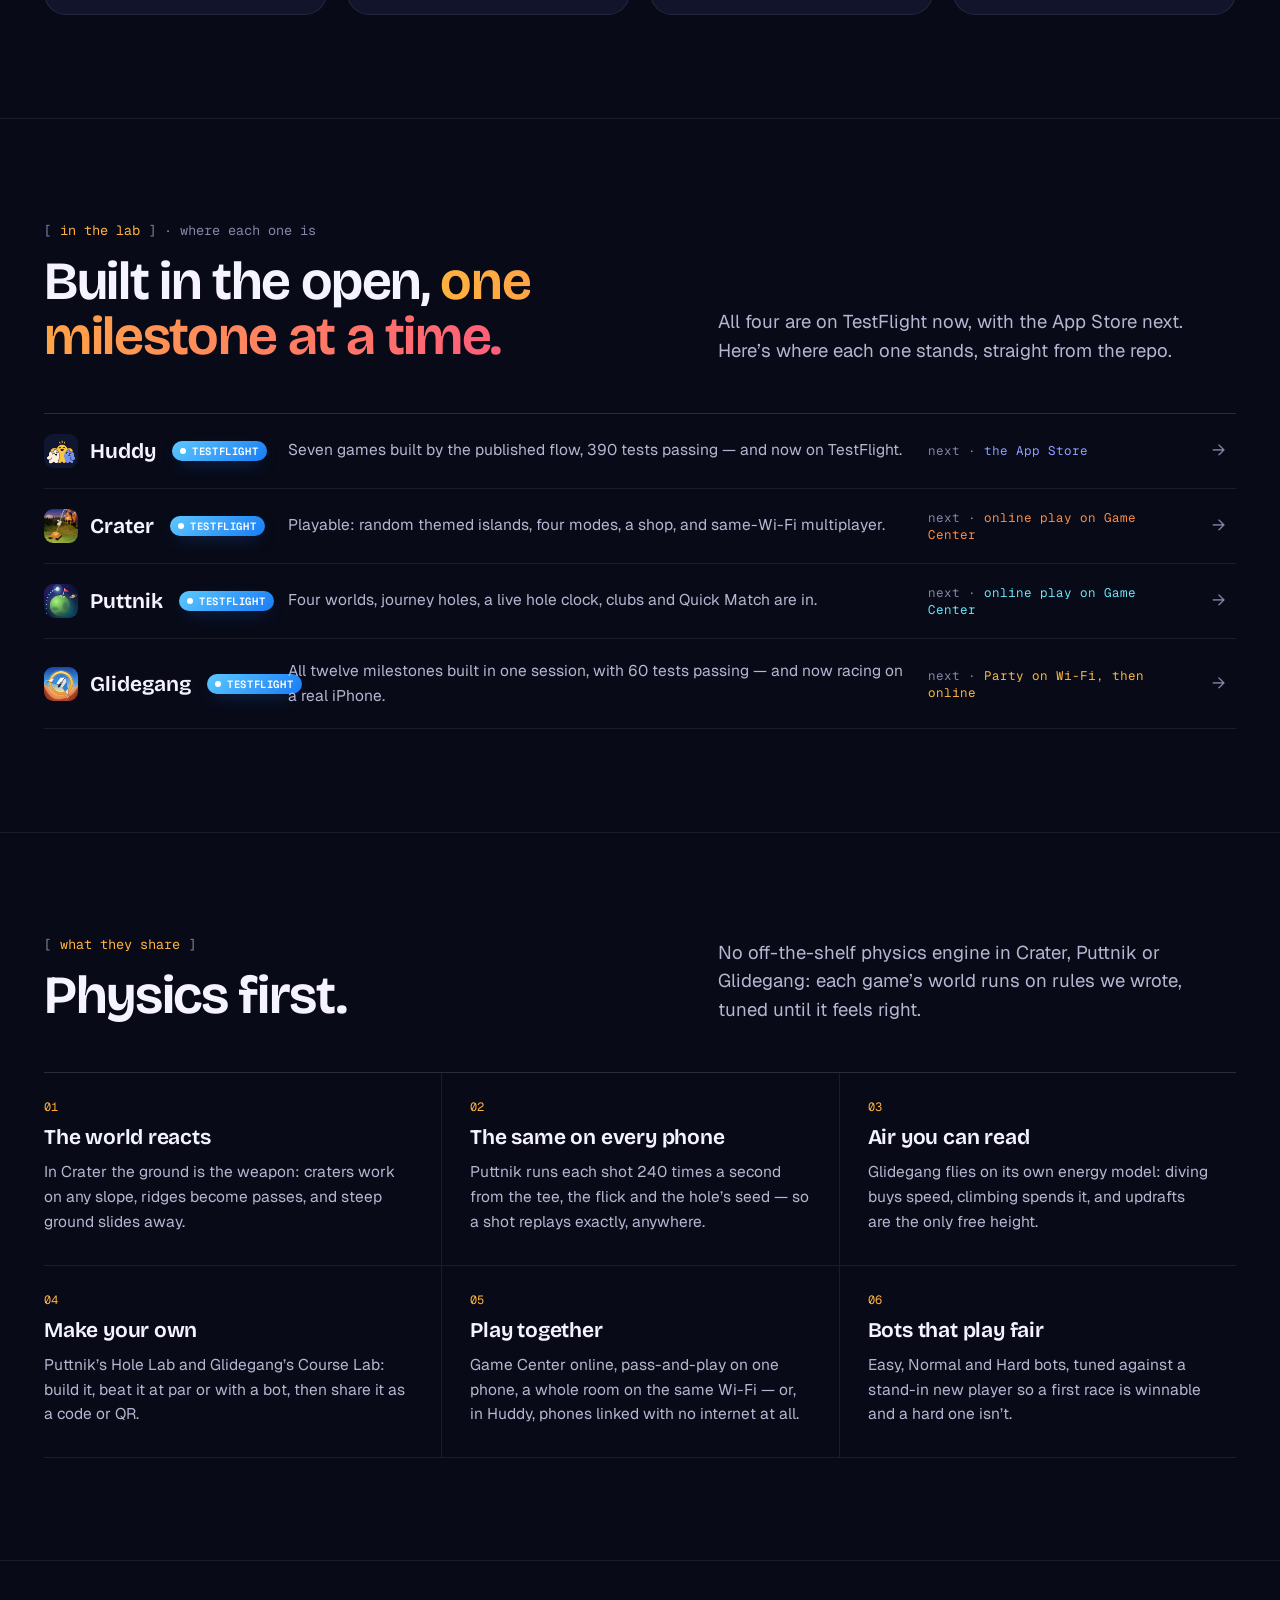
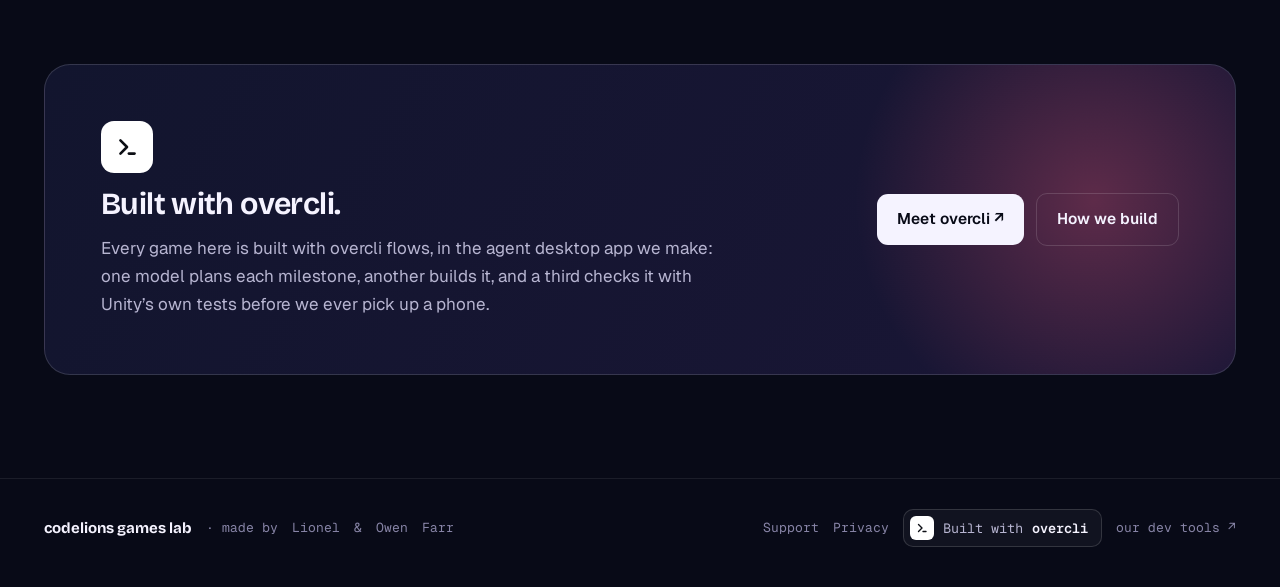
==== commit 8dd6f786: "Add Huddy, the fourth game, and put every game on TestFlight Huddy gets its own page in periwinkle w" ====
--- a/index.html
+++ b/index.html
@@ -3,11 +3,11 @@
 <head>
   <meta charset="utf-8" />
   <meta name="viewport" content="width=device-width, initial-scale=1" />
-  <title>Codelions Games Lab — small games, big physics</title>
-  <meta name="description" content="Crater, Puttnik and Glidegang: three iPhone games, built with overcli." />
+  <title>Codelions Games Lab — small games, played together</title>
+  <meta name="description" content="Crater, Puttnik, Glidegang and Huddy: four iPhone games, built with overcli." />
   <meta property="og:type" content="website" />
-  <meta property="og:title" content="Codelions Games Lab — small games, big physics" />
-  <meta property="og:description" content="Crater, Puttnik and Glidegang: three iPhone games, built with overcli." />
+  <meta property="og:title" content="Codelions Games Lab — small games, played together" />
+  <meta property="og:description" content="Crater, Puttnik, Glidegang and Huddy: four iPhone games, built with overcli." />
   <link rel="preconnect" href="https://fonts.googleapis.com" />
   <link rel="preconnect" href="https://fonts.gstatic.com" crossorigin />
   <link href="https://fonts.googleapis.com/css2?family=Bricolage+Grotesque:opsz,wght@12..96,500..800&family=Geist:wght@400;500;600;700&family=Geist+Mono:wght@400;500&display=swap" rel="stylesheet" />
@@ -16,29 +16,29 @@
 <body class="">
   <header class="nav"><div class="wrap">
     <a class="brand" href="" aria-label="codelions games lab"><span class="brand-mark"><span><svg width="16" height="16" viewBox="0 0 32 32" fill="none" stroke="#fff" stroke-width="3" stroke-linecap="round" stroke-linejoin="round" aria-hidden="true"><path d="M9 9 L16 16 L9 23"/><circle cx="22.5" cy="22" r="2.6" fill="#ffd25c" stroke="none"/></svg></span></span><b>codelions</b><i>games lab</i></a>
-    <nav class="nav-links" aria-label="games"><a href="" aria-current="page">Lab</a><a href="crater/"><i class="dot" style="background:#ff8a3d"></i>Crater</a><a href="puttnik/"><i class="dot" style="background:#67e4f7"></i>Puttnik</a><a href="glidegang/"><i class="dot" style="background:#f8b53f"></i>Glidegang</a><a href="how-we-build/">How we build</a></nav>
+    <nav class="nav-links" aria-label="games"><a href="" aria-current="page">Lab</a><a href="crater/"><i class="dot" style="background:#ff8a3d"></i>Crater</a><a href="puttnik/"><i class="dot" style="background:#67e4f7"></i>Puttnik</a><a href="glidegang/"><i class="dot" style="background:#f8b53f"></i>Glidegang</a><a href="huddy/"><i class="dot" style="background:#8f9dff"></i>Huddy</a><a href="how-we-build/">How we build</a></nav>
     <span class="nav-right"><a class="built" href="https://overcodelions.com/overcli/" target="_blank" rel="noopener"><span class="mk"><svg width="16" height="16" viewBox="0 0 32 32" fill="none" stroke="#0d0f15" stroke-width="2.8" stroke-linecap="round" stroke-linejoin="round" aria-hidden="true"><path d="M9 9 L16 16 L9 23"/><path d="M18 23 H24"/></svg></span>Built with <b>overcli</b></a></span>
   </div></header>
   <main>
     <section class="hero"><div class="wrap">
-      <div class="hero-copy"><p class="eyebrow">[ <b>games lab</b> ] · three iPhone games, in the lab</p>
-        <p class="status"><span class="live"><i></i>Testing now</span><span>on our own iPhones · TestFlight next · then the App Store</span></p><h1>Small games,<br><em>big physics.</em></h1>
-        <p class="lede">Three iPhone games we’re building together, from the first spec to the App Store. Every shot, putt and dive runs on physics we wrote ourselves — so a good player reads the world instead of just reacting to it.</p>
+      <div class="hero-copy"><p class="eyebrow">[ <b>games lab</b> ] · four iPhone games, in the lab</p>
+        <p class="status"><span class="live"><i></i>On TestFlight</span><span>all four games · the App Store next</span></p><h1>Small games,<br><em>played together.</em></h1>
+        <p class="lede">Four iPhone games we’re building together, from the first spec to the App Store. Three run on physics we wrote ourselves, so a good player reads the world; the fourth, Huddy, gets a whole car playing.</p>
         <div class="btns"><a class="btn btn-ink" href="#games">Meet the games ↓</a><a class="btn btn-line" href="how-we-build/">How we build</a></div>
-        <div class="chips"><span class="chip"><i></i>iPhone · landscape</span><span class="chip"><i></i>play together</span><span class="chip"><i></i>built with overcli</span></div></div>
-      <div class="fan"><a class="crater" href="crater/"><span class="scene"><img class="cover still" src="assets/crater-play.jpg" alt="Crater on an iPhone: a desert island, 2:32 left, aiming a Rain shot at 73 degrees across the water" /></span><span class="tag">Crater</span><span class="live badge sm"><i></i>Testing</span></a><a class="puttnik" href="puttnik/"><span class="scene"><img class="cover still" src="assets/puttnik-play.jpg" alt="Puttnik on an iPhone: Moonfield, hole 5, Little Moon — aiming a shot around a moon to the cup" /></span><span class="tag">Puttnik</span><span class="live badge sm"><i></i>Testing</span></a><a class="glidegang" href="glidegang/"><span class="scene"><img class="cover still" src="assets/glidegang-vents.jpg" alt="Glidegang on an iPhone: Volcano Vents, gliding over a lava river toward the next gate" /></span><span class="tag">Glidegang</span><span class="live badge sm"><i></i>Testing</span></a></div>
+        <div class="chips"><span class="chip"><i></i>iPhone</span><span class="chip"><i></i>play together</span><span class="chip"><i></i>built with overcli</span></div></div>
+      <div class="fan"><a class="crater" href="crater/"><span class="scene"><img class="cover still" src="assets/crater-play.jpg" alt="Crater on an iPhone: a desert island, 2:32 left, aiming a Rain shot at 73 degrees across the water" /></span><span class="tag">Crater</span><span class="live badge sm"><i></i>TestFlight</span></a><a class="puttnik" href="puttnik/"><span class="scene"><img class="cover still" src="assets/puttnik-play.jpg" alt="Puttnik on an iPhone: Moonfield, hole 5, Little Moon — aiming a shot around a moon to the cup" /></span><span class="tag">Puttnik</span><span class="live badge sm"><i></i>TestFlight</span></a><a class="glidegang" href="glidegang/"><span class="scene"><img class="cover still" src="assets/glidegang-vents.jpg" alt="Glidegang on an iPhone: Volcano Vents, gliding over a lava river toward the next gate" /></span><span class="tag">Glidegang</span><span class="live badge sm"><i></i>TestFlight</span></a><a class="huddy" href="huddy/"><span class="scene"><img class="cover still" src="assets/huddy-trio.jpg" alt="Huddy on an iPhone: picking Imposter topics, the home screen and a Window Hunt race" /></span><span class="tag">Huddy</span><span class="live badge sm"><i></i>TestFlight</span></a></div>
     </div></section>
     <section class="sec" id="games"><div class="wrap">
-      <div class="head"><div><p class="eyebrow">[ <b>the games</b> ] · three in the lab</p><h2>Three games, <em>one family.</em></h2></div><p class="lede">They share an engine setup, conventions and code, so each new game starts from what the last one learned.</p></div>
-      <div class="games"><a class="card crater" href="crater/"><span class="pic"><span class="scene"><img class="cover still" src="assets/crater-play.jpg" alt="Crater on an iPhone: a desert island, 2:32 left, aiming a Rain shot at 73 degrees across the water" /></span><span class="live badge"><i></i>Testing now</span></span><span class="card-body"><span class="card-top"><img src="assets/crater-icon.png" alt="" /><span><span class="meta">Artillery · 1–4 players</span><h3>Crater</h3></span></span><p>Real-time tanks on an island split by mountains. Lob shells over the ridges, or blast straight through them: every hit reshapes the ground.</p><span class="card-foot"><span class="chip lab"><i></i>coming soon to the App Store</span><span class="go">Look inside →</span></span></span></a><a class="card puttnik" href="puttnik/"><span class="pic"><span class="scene"><img class="cover still" src="assets/puttnik-play.jpg" alt="Puttnik on an iPhone: Moonfield, hole 5, Little Moon — aiming a shot around a moon to the cup" /></span><span class="live badge"><i></i>Testing now</span></span><span class="card-body"><span class="card-top"><img src="assets/puttnik-icon.png" alt="" /><span><span class="meta">Mini golf · 1–8 players</span><h3>Puttnik</h3></span></span><p>Flick a glowing ball off a planet and let gravity take over. It curves around moons, slingshots past gas giants and skims black holes.</p><span class="card-foot"><span class="chip lab"><i></i>coming soon to the App Store</span><span class="go">Look inside →</span></span></span></a><a class="card glidegang" href="glidegang/"><span class="pic"><span class="scene"><img class="cover still" src="assets/glidegang-vents.jpg" alt="Glidegang on an iPhone: Volcano Vents, gliding over a lava river toward the next gate" /></span><span class="live badge"><i></i>Testing now</span></span><span class="card-body"><span class="card-top"><img src="assets/glidegang-icon.png" alt="" /><span><span class="meta">Glider racing · 8 racers</span><h3>Glidegang</h3></span></span><p>Eight pilots dive off a cliff through canyons and sea stacks, ride updrafts, steal slipstreams and bump each other into rock walls.</p><span class="card-foot"><span class="chip lab"><i></i>coming soon to the App Store</span><span class="go">Look inside →</span></span></span></a></div>
+      <div class="head"><div><p class="eyebrow">[ <b>the games</b> ] · four in the lab</p><h2>Four games, <em>one family.</em></h2></div><p class="lede">They share an engine setup, conventions and code, so each new game starts from what the last one learned.</p></div>
+      <div class="games"><a class="card crater" href="crater/"><span class="pic"><span class="scene"><img class="cover still" src="assets/crater-play.jpg" alt="Crater on an iPhone: a desert island, 2:32 left, aiming a Rain shot at 73 degrees across the water" /></span><span class="live badge"><i></i>On TestFlight</span></span><span class="card-body"><span class="card-top"><img src="assets/crater-icon.png" alt="" /><span><span class="meta">Artillery · 1–4 players</span><h3>Crater</h3></span></span><p>Real-time tanks on an island split by mountains. Lob shells over the ridges, or blast straight through them: every hit reshapes the ground.</p><span class="card-foot"><span class="chip lab"><i></i>App Store · soon</span><span class="go">Look inside →</span></span></span></a><a class="card puttnik" href="puttnik/"><span class="pic"><span class="scene"><img class="cover still" src="assets/puttnik-play.jpg" alt="Puttnik on an iPhone: Moonfield, hole 5, Little Moon — aiming a shot around a moon to the cup" /></span><span class="live badge"><i></i>On TestFlight</span></span><span class="card-body"><span class="card-top"><img src="assets/puttnik-icon.png" alt="" /><span><span class="meta">Mini golf · 1–8 players</span><h3>Puttnik</h3></span></span><p>Flick a glowing ball off a planet and let gravity take over. It curves around moons, slingshots past gas giants and skims black holes.</p><span class="card-foot"><span class="chip lab"><i></i>App Store · soon</span><span class="go">Look inside →</span></span></span></a><a class="card glidegang" href="glidegang/"><span class="pic"><span class="scene"><img class="cover still" src="assets/glidegang-vents.jpg" alt="Glidegang on an iPhone: Volcano Vents, gliding over a lava river toward the next gate" /></span><span class="live badge"><i></i>On TestFlight</span></span><span class="card-body"><span class="card-top"><img src="assets/glidegang-icon.png" alt="" /><span><span class="meta">Glider racing · 8 racers</span><h3>Glidegang</h3></span></span><p>Eight pilots dive off a cliff through canyons and sea stacks, ride updrafts, steal slipstreams and bump each other into rock walls.</p><span class="card-foot"><span class="chip lab"><i></i>App Store · soon</span><span class="go">Look inside →</span></span></span></a><a class="card huddy" href="huddy/"><span class="pic"><span class="scene"><img class="cover still" src="assets/huddy-trio.jpg" alt="Huddy on an iPhone: picking Imposter topics, the home screen and a Window Hunt race" /></span><span class="live badge"><i></i>On TestFlight</span></span><span class="card-body"><span class="card-top"><img src="assets/huddy-icon.png" alt="" /><span><span class="meta">Party games · 2–8 players</span><h3>Huddy</h3></span></span><p>Seven quick games for a car full of people, with no internet at all — Imposter, Blackout, Which Sport? and more, on one phone or with everyone’s phones linked, at a table or in the car.</p><span class="card-foot"><span class="chip lab"><i></i>App Store · soon</span><span class="go">Look inside →</span></span></span></a></div>
     </div></section>
     <section class="sec"><div class="wrap">
-      <div class="head"><div><p class="eyebrow">[ <b>in the lab</b> ] · where each one is</p><h2>Built in the open, <em>one milestone at a time.</em></h2></div><p class="lede">We’re testing all three on our own iPhones now, with TestFlight next and then the App Store. Here’s where each one stands, straight from the repo.</p></div>
-      <div class="board"><a class="crater" href="crater/"><span class="who"><img src="assets/crater-icon.png" alt="" />Crater<span class="live sm"><i></i>Testing</span></span><span class="now">Playable: random themed islands, four modes, a shop, and same-Wi-Fi multiplayer.</span><span class="next">next · <b>online play on Game Center</b></span><span class="arr">→</span></a><a class="puttnik" href="puttnik/"><span class="who"><img src="assets/puttnik-icon.png" alt="" />Puttnik<span class="live sm"><i></i>Testing</span></span><span class="now">Four worlds, journey holes, a live hole clock, clubs and Quick Match are in.</span><span class="next">next · <b>online play on Game Center</b></span><span class="arr">→</span></a><a class="glidegang" href="glidegang/"><span class="who"><img src="assets/glidegang-icon.png" alt="" />Glidegang<span class="live sm"><i></i>Testing</span></span><span class="now">All twelve milestones built in one session, with 60 tests passing — and now racing on a real iPhone.</span><span class="next">next · <b>Party on Wi-Fi, then online</b></span><span class="arr">→</span></a></div>
+      <div class="head"><div><p class="eyebrow">[ <b>in the lab</b> ] · where each one is</p><h2>Built in the open, <em>one milestone at a time.</em></h2></div><p class="lede">All four are on TestFlight now, with the App Store next. Here’s where each one stands, straight from the repo.</p></div>
+      <div class="board"><a class="huddy" href="huddy/"><span class="who"><img src="assets/huddy-icon.png" alt="" />Huddy<span class="live sm"><i></i>TestFlight</span></span><span class="now">Seven games built by the published flow, 390 tests passing — and now on TestFlight.</span><span class="next">next · <b>the App Store</b></span><span class="arr">→</span></a><a class="crater" href="crater/"><span class="who"><img src="assets/crater-icon.png" alt="" />Crater<span class="live sm"><i></i>TestFlight</span></span><span class="now">Playable: random themed islands, four modes, a shop, and same-Wi-Fi multiplayer.</span><span class="next">next · <b>online play on Game Center</b></span><span class="arr">→</span></a><a class="puttnik" href="puttnik/"><span class="who"><img src="assets/puttnik-icon.png" alt="" />Puttnik<span class="live sm"><i></i>TestFlight</span></span><span class="now">Four worlds, journey holes, a live hole clock, clubs and Quick Match are in.</span><span class="next">next · <b>online play on Game Center</b></span><span class="arr">→</span></a><a class="glidegang" href="glidegang/"><span class="who"><img src="assets/glidegang-icon.png" alt="" />Glidegang<span class="live sm"><i></i>TestFlight</span></span><span class="now">All twelve milestones built in one session, with 60 tests passing — and now racing on a real iPhone.</span><span class="next">next · <b>Party on Wi-Fi, then online</b></span><span class="arr">→</span></a></div>
     </div></section>
     <section class="sec"><div class="wrap">
-      <div class="head"><div><p class="eyebrow">[ <b>what they share</b> ]</p><h2>Physics first.</h2></div><p class="lede">No off-the-shelf physics engine in any of them: each game’s world runs on rules we wrote, tuned until it feels right.</p></div>
-      <div class="feats"><div class="feat"><span class="n">01</span><b>The world reacts</b><p>In Crater the ground is the weapon: craters work on any slope, ridges become passes, and steep ground slides away.</p></div><div class="feat"><span class="n">02</span><b>The same on every phone</b><p>Puttnik runs each shot 240 times a second from the tee, the flick and the hole’s seed — so a shot replays exactly, anywhere.</p></div><div class="feat"><span class="n">03</span><b>Air you can read</b><p>Glidegang flies on its own energy model: diving buys speed, climbing spends it, and updrafts are the only free height.</p></div><div class="feat"><span class="n">04</span><b>Make your own</b><p>Puttnik’s Hole Lab and Glidegang’s Course Lab: build it, beat it at par or with a bot, then share it as a code or QR.</p></div><div class="feat"><span class="n">05</span><b>Play together</b><p>Game Center online, pass-and-play on one phone, or a whole room on the same Wi-Fi.</p></div><div class="feat"><span class="n">06</span><b>Bots that play fair</b><p>Easy, Normal and Hard bots, tuned against a stand-in new player so a first race is winnable and a hard one isn’t.</p></div></div>
+      <div class="head"><div><p class="eyebrow">[ <b>what they share</b> ]</p><h2>Physics first.</h2></div><p class="lede">No off-the-shelf physics engine in Crater, Puttnik or Glidegang: each game’s world runs on rules we wrote, tuned until it feels right.</p></div>
+      <div class="feats"><div class="feat"><span class="n">01</span><b>The world reacts</b><p>In Crater the ground is the weapon: craters work on any slope, ridges become passes, and steep ground slides away.</p></div><div class="feat"><span class="n">02</span><b>The same on every phone</b><p>Puttnik runs each shot 240 times a second from the tee, the flick and the hole’s seed — so a shot replays exactly, anywhere.</p></div><div class="feat"><span class="n">03</span><b>Air you can read</b><p>Glidegang flies on its own energy model: diving buys speed, climbing spends it, and updrafts are the only free height.</p></div><div class="feat"><span class="n">04</span><b>Make your own</b><p>Puttnik’s Hole Lab and Glidegang’s Course Lab: build it, beat it at par or with a bot, then share it as a code or QR.</p></div><div class="feat"><span class="n">05</span><b>Play together</b><p>Game Center online, pass-and-play on one phone, a whole room on the same Wi-Fi — or, in Huddy, phones linked with no internet at all.</p></div><div class="feat"><span class="n">06</span><b>Bots that play fair</b><p>Easy, Normal and Hard bots, tuned against a stand-in new player so a first race is winnable and a hard one isn’t.</p></div></div>
     </div></section>
     <section class="sec"><div class="wrap">
       <div class="band"><div class="t"><span class="bmark"><svg width="30" height="30" viewBox="0 0 32 32" fill="none" stroke="#0d0f15" stroke-width="2.8" stroke-linecap="round" stroke-linejoin="round" aria-hidden="true"><path d="M9 9 L16 16 L9 23"/><path d="M18 23 H24"/></svg></span><h3>Built with overcli.</h3><p class="body" style="max-width: 640px">Every game here is built with overcli flows, in the agent desktop app we make: one model plans each milestone, another builds it, and a third checks it with Unity’s own tests before we ever pick up a phone.</p></div>
--- a/lab.css
+++ b/lab.css
@@ -351,3 +351,29 @@
 .runsin .btns { flex-wrap: nowrap; }
 @media (max-width: 1040px) { .runsin { grid-template-columns: auto minmax(0, 1fr); } .runsin .btns { grid-column: 1 / -1; flex-wrap: wrap; } }
 @media (max-width: 720px) { .runsin { grid-template-columns: 1fr; padding: 20px; } }
+
+/* ── Huddy, the fourth game ─────────────────────────────────────── */
+.huddy { --g: #8f9dff; --g2: #ffc83d; }
+.games { grid-template-columns: repeat(4, minmax(0, 1fr)); }
+.fan a { width: 56%; }
+.fan a:nth-child(1) { left: 0; top: 10%; }
+.fan a:nth-child(2) { left: 22%; top: 0; }
+.fan a:nth-child(3) { right: 0; top: 22%; }
+.fan a:nth-child(4) { left: 12%; top: 46%; transform: rotate(-3deg); z-index: 4; }
+.trio img { display: block; width: 100%; border-radius: 26px; border: 1px solid var(--line); box-shadow: 0 50px 90px -40px rgba(0, 0, 0, .9); }
+.shots.portrait { grid-template-columns: repeat(4, minmax(0, 1fr)); }
+.shots.portrait img { aspect-ratio: 780 / 1688; }
+.runs { grid-template-columns: repeat(4, minmax(0, 1fr)); }
+@media (max-width: 1200px) { .games, .runs { grid-template-columns: repeat(2, minmax(0, 1fr)); } }
+@media (max-width: 720px) { .games, .runs { grid-template-columns: 1fr; } .shots.portrait { grid-template-columns: repeat(2, minmax(0, 1fr)); } }
+.card-foot { gap: 12px; }
+.card-foot .chip, .card-foot .go { white-space: nowrap; }
+.shots.portrait.six { grid-template-columns: repeat(6, minmax(0, 1fr)); gap: 14px; }
+.shots.portrait.pair { grid-template-columns: repeat(2, minmax(0, 1fr)); max-width: 420px; margin-top: 28px; }
+@media (max-width: 1040px) { .shots.portrait.six { grid-template-columns: repeat(3, minmax(0, 1fr)); } }
+@media (max-width: 720px) { .shots.portrait.six { grid-template-columns: repeat(2, minmax(0, 1fr)); } }
+
+/* ── TestFlight status: the blue of the TestFlight icon, not the lab's yellow ── */
+.live { background: linear-gradient(135deg, #5cc8ff, #1a7cf5); color: #fff; box-shadow: 0 6px 18px -8px rgba(26, 124, 245, .8); }
+.live i { background: #fff; }
+.status { border-color: rgba(92, 170, 255, .4); background: rgba(26, 124, 245, .1); color: #d3e6ff; }
